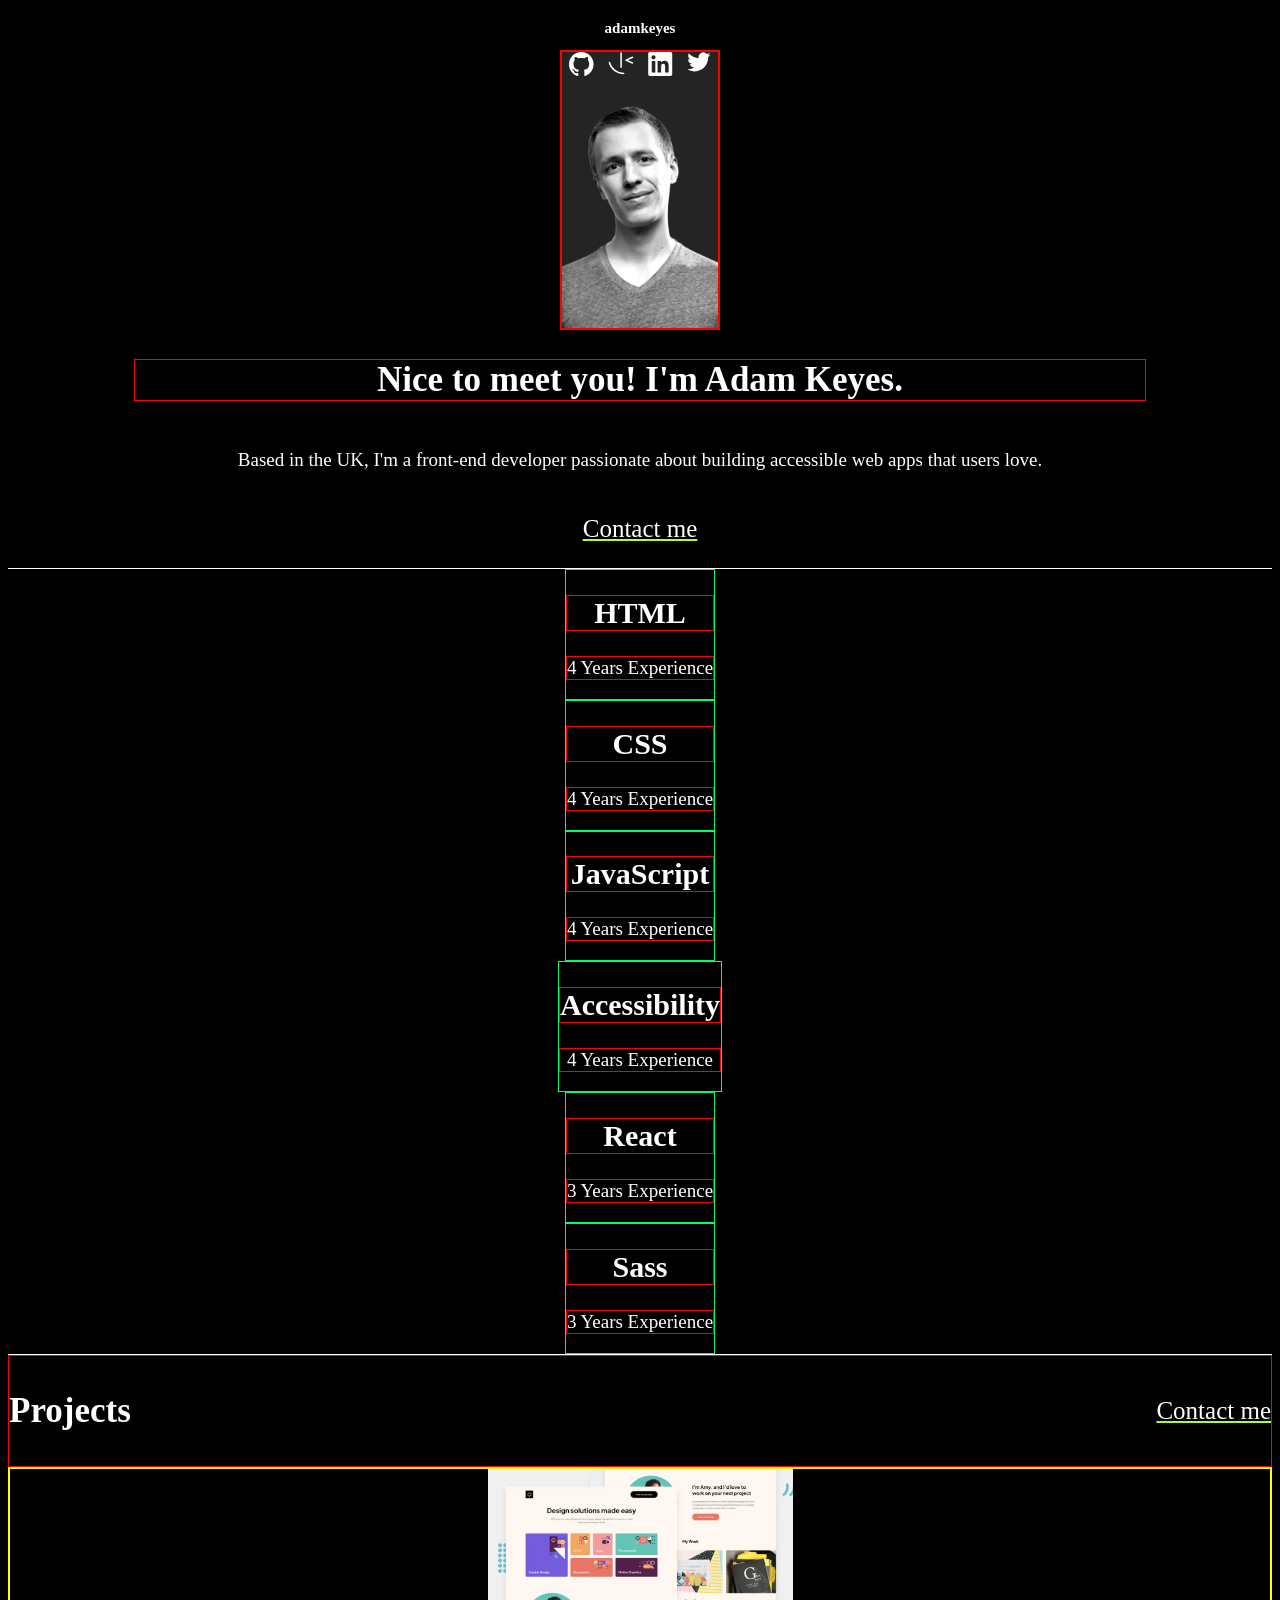
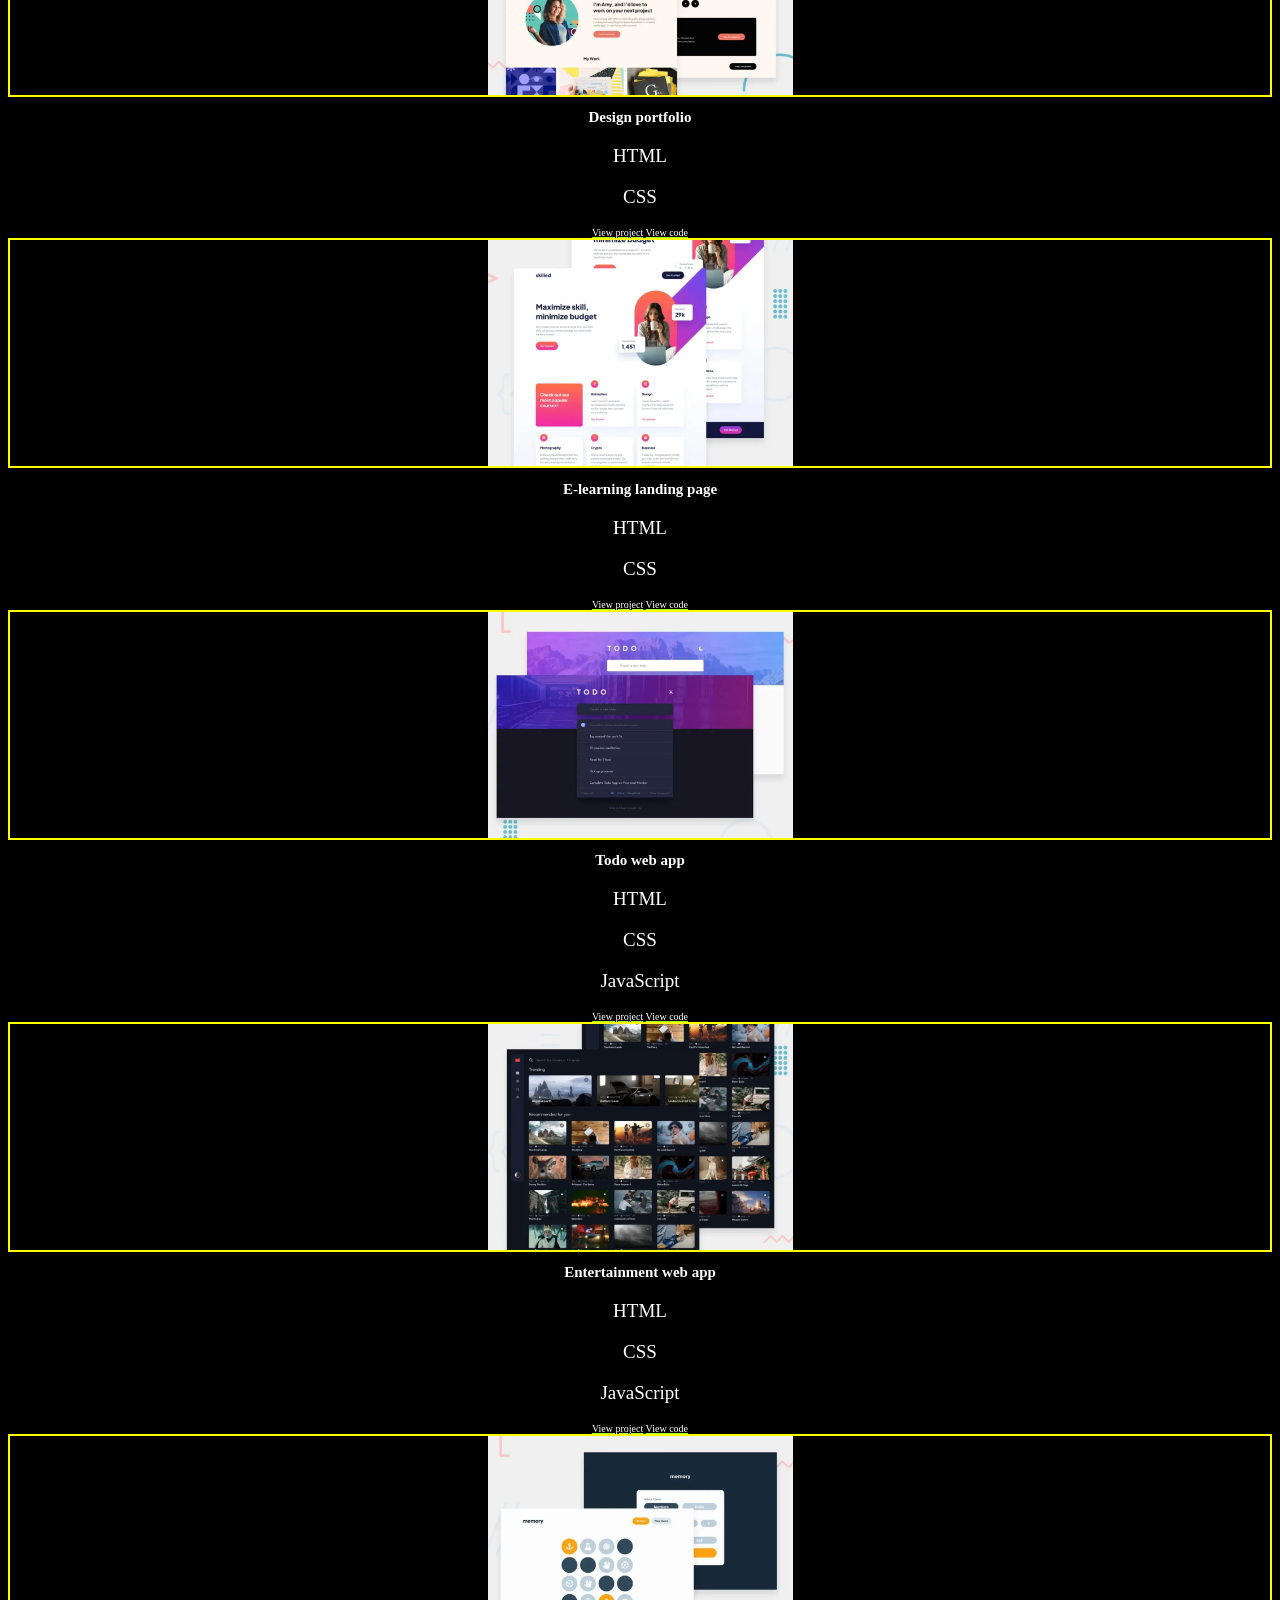
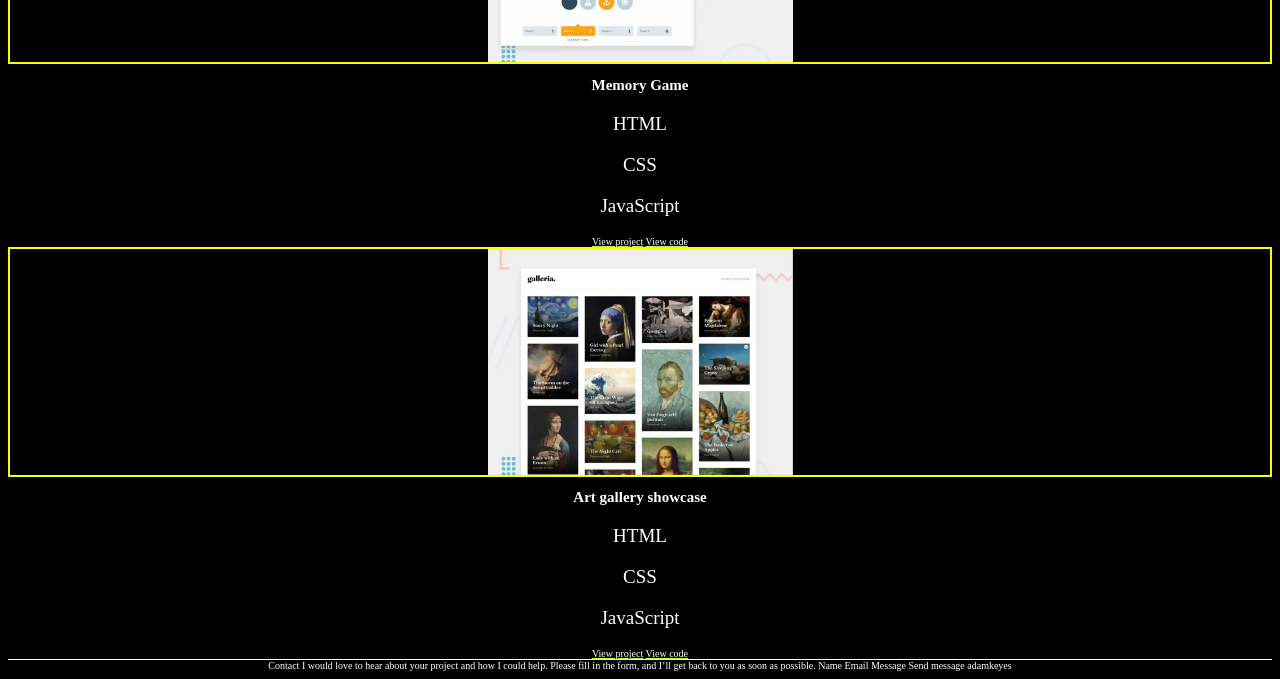
==== starter-code/index.html @ 0e7584fd "1º commit" ====
<!DOCTYPE html>
<html lang="en">
  <head>
    <meta charset="UTF-8" />
    <meta name="viewport" content="width=device-width, initial-scale=1.0" />
    <link rel="stylesheet" href="normalize.css">
    <link rel="stylesheet" href="./styles.css" />
    <link
      rel="icon"
      type="image/png"
      sizes="32x32"
      href="./assets/images/favicon-32x32.png"
    />

    <title>Frontend Mentor | Single-page developer portfolio</title>
  </head>
  <body>
    <section class="hero">
      <h2>adamkeyes</h2>

      <div class="iconos-foto">
        <div><img src="./assets/images/icon-github.svg" alt="" /></div>
        <div><img src="./assets/images/icon-frontend-mentor.svg" alt="" /></div>
        <div><img src="./assets/images/icon-linkedin.svg" alt="" /></div>
        <div><img src="./assets/images/icon-twitter.svg" alt="" /></div>
      </div>


      <h1>Nice to meet you! I'm Adam Keyes.</h1>

      <p class="descripcion">
        Based in the UK, I'm a front-end developer passionate about building
        accessible web apps that users love.
      </p>
      <p class="contactame">Contact me</p>
    </section>

    <section class="skills">
      <div class="skill">
        <h2>HTML</h2>
        <p>4 Years Experience</p>
      </div>
      <div class="skill">
        <h2>CSS</h2>

        <p>4 Years Experience</p>
      </div>
      <div class="skill">
        <h2>JavaScript</h2>
        <p>4 Years Experience</p>
      </div>
      <div class="skill">
        <h2>Accessibility</h2>
        <p>4 Years Experience</p>
      </div>
      <div class="skill">
        <h2>React</h2>
        <p>3 Years Experience</p>
      </div>
      <div class="skill">
        <h2>Sass</h2>
        <p>3 Years Experience</p>
      </div>
    </section>

    <section class="proyectos">
      <div class="proyectos-cabeza">
        <h3>Projects</h3>
        <p class="contactame">Contact me</p>
      </div>

      <div class="proyecto">
        <div class="imagen imagen1"></div>

        <h2>Design portfolio</h2>

        <div class="pareja-skills">
          <p>HTML</p>
          <p>CSS</p>
        </div>

        <div class="verProCod">
          <a href="">View project</a>
          <a href="">View code</a>
        </div>
      </div>
      <div class="proyecto">
        <div class="imagen imagen2"></div>

        <h2>E-learning landing page</h2>

        <div class="pareja-skills">
          <p>HTML</p>
          <p>CSS</p>
        </div>

        <div class="verProCod">
          <a href="">View project</a>
          <a href="">View code</a>
        </div>
      </div>
      <div class="proyecto">
        <div class="imagen imagen3"></div>

        <h2>Todo web app</h2>

        <div class="pareja-skills">
          <p>HTML</p>
          <p>CSS</p>
          <p>JavaScript</p>
        </div>

        <div class="verProCod">
          <a href="">View project</a>
          <a href="">View code</a>
        </div>
      </div>
      <div class="proyecto">
        <div class="imagen imagen4"></div>

        <h2>Entertainment web app</h2>

        <div class="pareja-skills">
          <p>HTML</p>
          <p>CSS</p>
          <p>JavaScript</p>
        </div>

        <div class="verProCod">
          <a href="">View project</a>
          <a href="">View code</a>
        </div>
      </div>
      <div class="proyecto">
        <div class="imagen imagen5"></div>

        <h2>Memory Game</h2>

        <div class="pareja-skills">
          <p>HTML</p>
          <p>CSS</p>
          <p>JavaScript</p>
        </div>

        <div class="verProCod">
          <a href="">View project</a>
          <a href="">View code</a>
        </div>
      </div>
      <div class="proyecto">
        <div class="imagen imagen6"></div>

        <h2>Art gallery showcase</h2>

        <div class="pareja-skills">
          <p>HTML</p>
          <p>CSS</p>
          <p>JavaScript</p>
        </div>

        <div class="verProCod">
          <a href="">View project</a>
          <a href="">View code</a>
        </div>
      </div>
    </section>

    <section class="footer">
      Contact I would love to hear about your project and how I could help.
      Please fill in the form, and I’ll get back to you as soon as possible.
      Name Email Message Send message adamkeyes
    </section>
  </body>
</html>
---- starter-code/styles.css ----
body{
    background-color: black;
    color: white;
    text-align: center;
}

a{
    color: white;
    text-decoration-color: greenyellow;
}

/* h2{
    font-size: 2rem;
} */

p{
    font-size: 1.9rem;
}

.hero{
    display: flex;
    flex-direction: column;
    align-items: center;
}

h1{
    font-size: 3.5rem;
    width: 80%;
    text-align: center;
    border: solid red 1px;
}

.iconos-foto{
    display: flex;
    /* flex-direction: column; */
    justify-content: space-around;
    /* justify-content: start; */
    background-image: url("./assets/images/image-profile-desktop.webp");
    background-position: center;
    background-size: cover;
    background-repeat: no-repeat;
    height: 28rem;
    width: 16rem;
    border: solid red 2px;
}


.iconos-foto div img{
    /* width: 4rem; */
}

.contactame{
    text-decoration: underline;
    text-decoration-color: greenyellow;
    font-size: 2.5rem;
}

.proyectos{
    border-top: white 1px solid;
    border-bottom: white 1px solid;
}

.skills{
    display: flex;
    flex-direction: column;
    align-items: center;
    border-top: white 1px solid;
    /* border-bottom: white 1px solid; */

    /* margin: ; */
}

.skill{
    display: flex;
    flex-direction: column;
    justify-content: center;
    border: solid rgb(0, 255, 98) 1px;
}

.skill h2{
    font-size: 3rem;
    border: solid red 1px;
}

.skill p{
    margin-top: 0rem;
    border: solid red 1px;
}

.proyectos-cabeza{
    display: flex;
    justify-content: space-between;
    align-items: center;
    border: solid red 1px;
}

.proyectos-cabeza h3{
    font-size: 3.5rem;
}

.imagen{
    border: solid yellow 2px;
    height: 23rem;
    background-position: center;
    background-size: contain;
    background-repeat: no-repeat;
    /* text-align: left; */
}

.imagen1{
    background-image: url("./assets/images/thumbnail-project-1-large.webp");
}
.imagen2{
    background-image: url("./assets/images/thumbnail-project-2-large.webp");
}
.imagen3{
    background-image: url("./assets/images/thumbnail-project-3-large.webp");
}
.imagen4{
    background-image: url("./assets/images/thumbnail-project-4-large.webp");
}
.imagen5{
    background-image: url("./assets/images/thumbnail-project-5-large.webp");
}
.imagen6{
    background-image: url("./assets/images/thumbnail-project-6-large.webp");
}
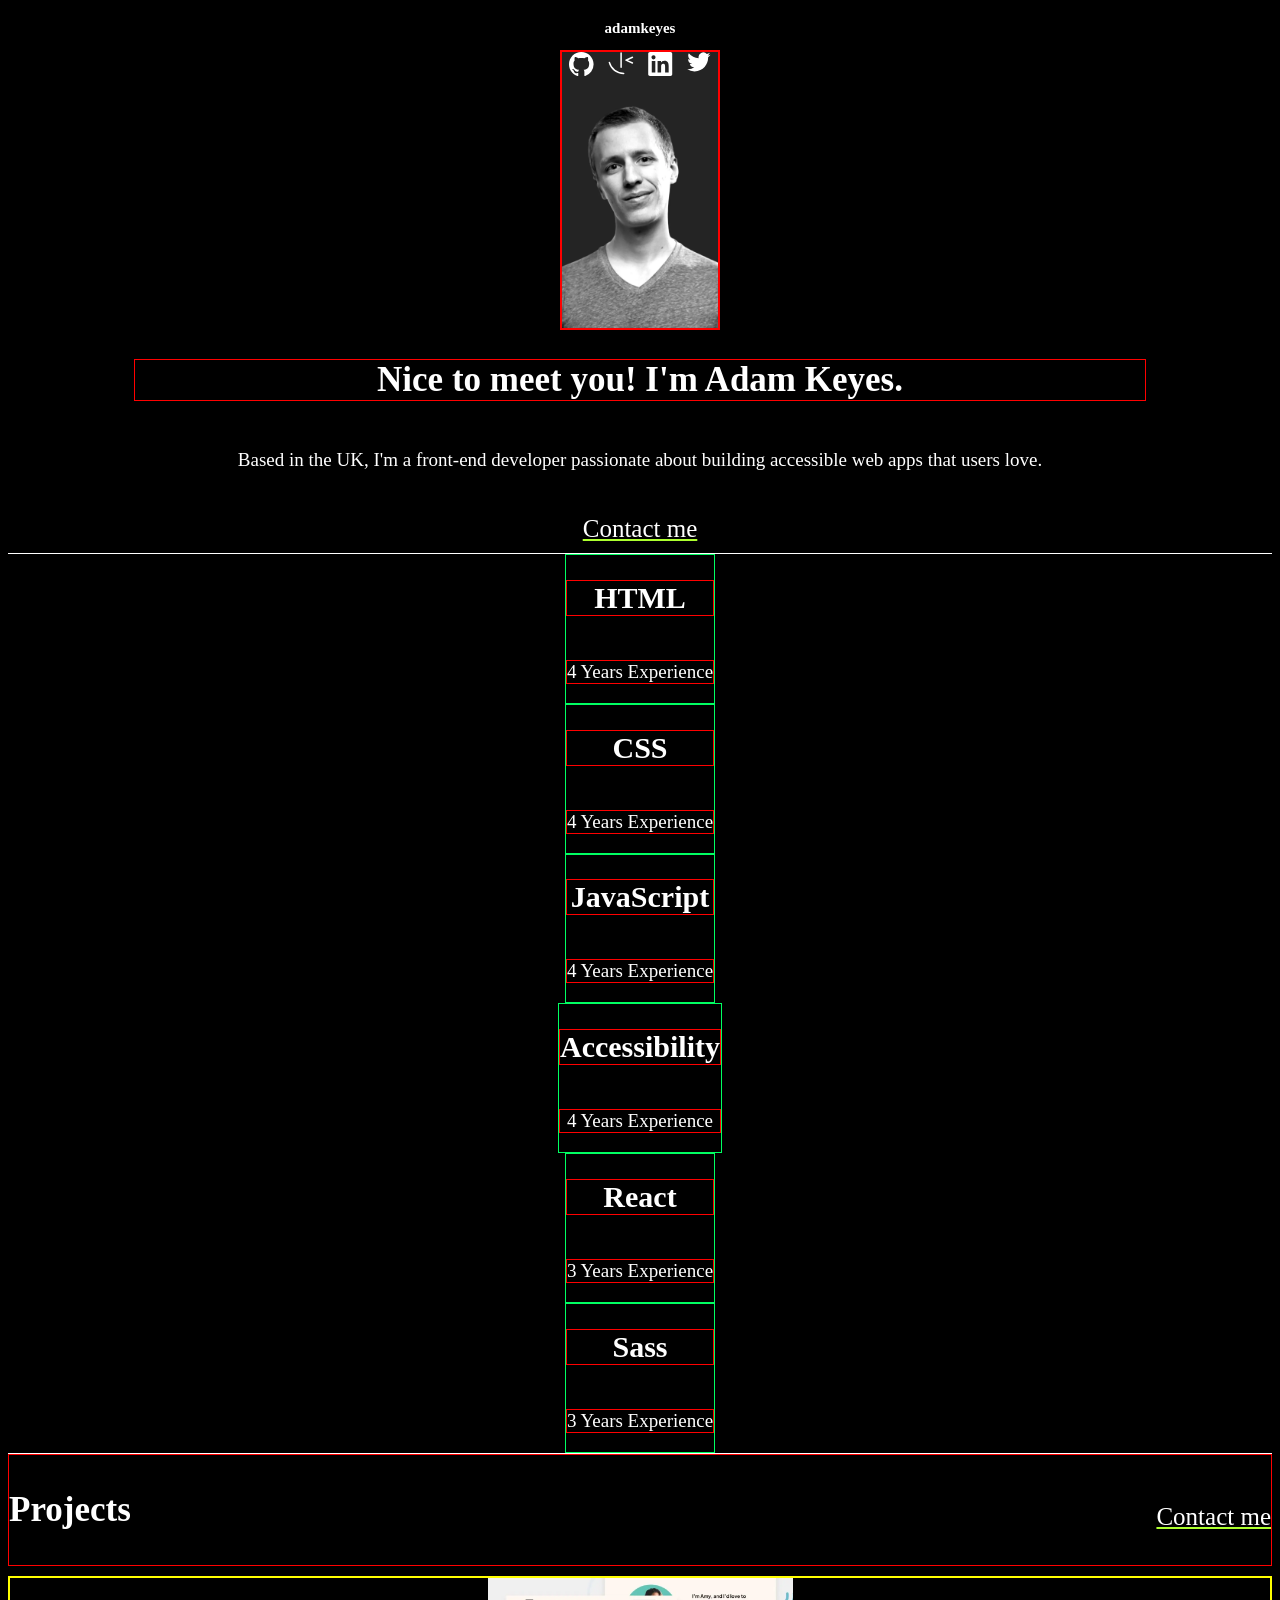
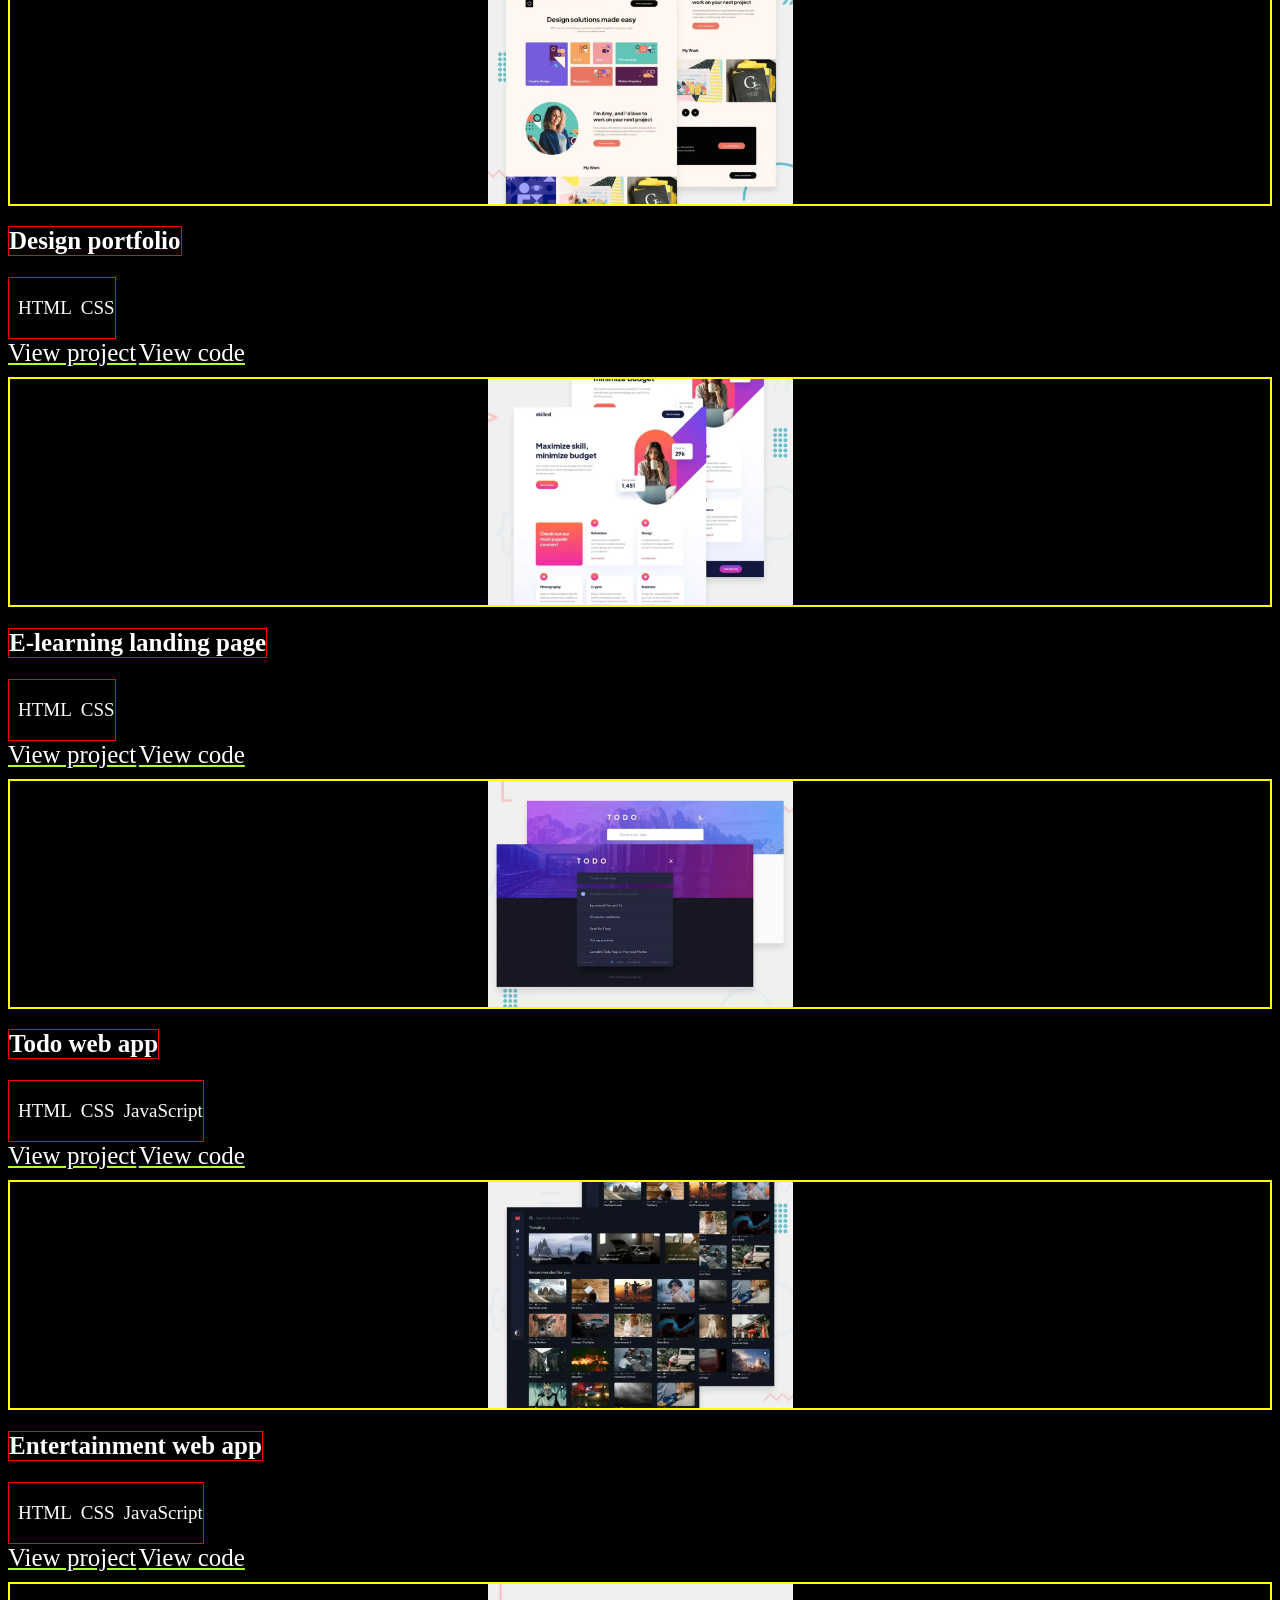
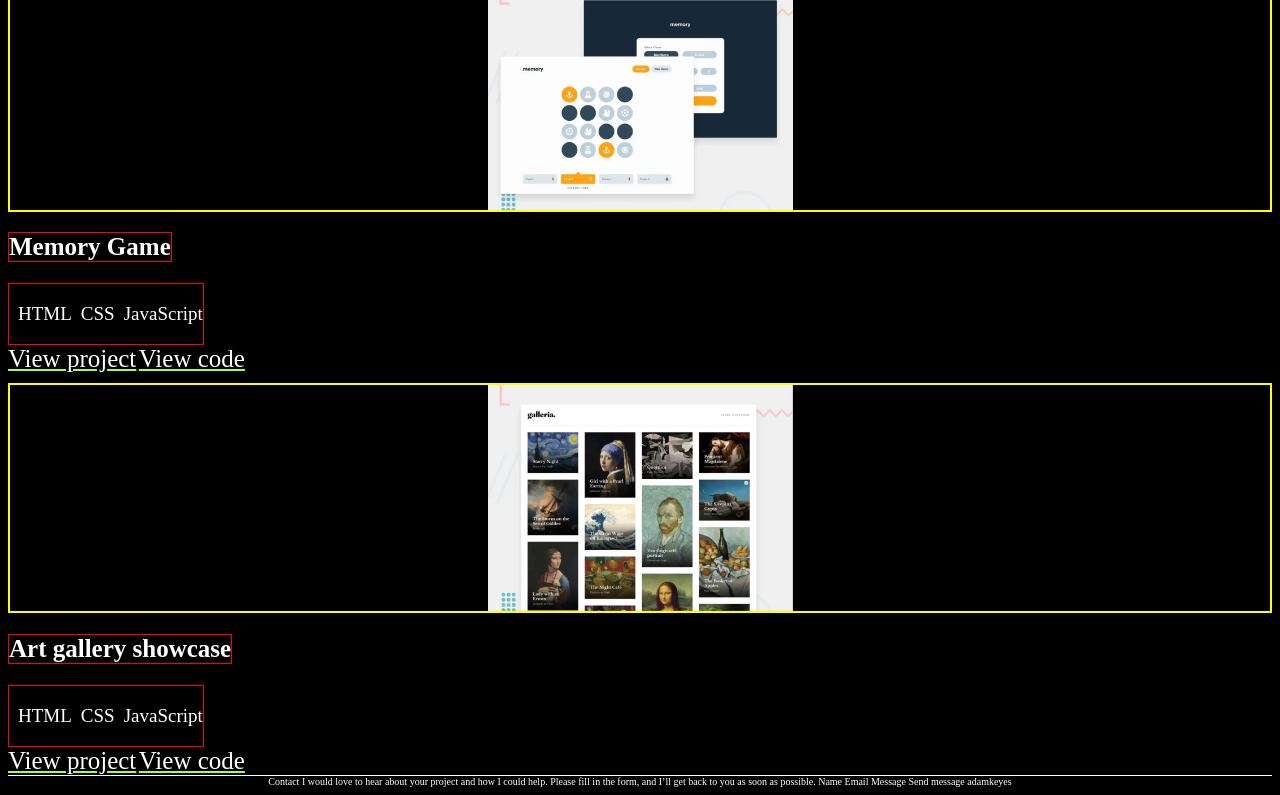
==== commit 0ee9489b: "commit" ====
--- a/starter-code/index.html
+++ b/starter-code/index.html
@@ -80,8 +80,8 @@
         </div>
 
         <div class="verProCod">
-          <a href="">View project</a>
-          <a href="">View code</a>
+          <a href="" class="contactame">View project</a>
+          <a href="" class="contactame">View code</a>
         </div>
       </div>
       <div class="proyecto">
@@ -95,8 +95,8 @@
         </div>
 
         <div class="verProCod">
-          <a href="">View project</a>
-          <a href="">View code</a>
+          <a href="" class="contactame">View project</a>
+          <a href="" class="contactame">View code</a>
         </div>
       </div>
       <div class="proyecto">
@@ -111,8 +111,8 @@
         </div>
 
         <div class="verProCod">
-          <a href="">View project</a>
-          <a href="">View code</a>
+          <a href="" class="contactame">View project</a>
+          <a href="" class="contactame">View code</a>
         </div>
       </div>
       <div class="proyecto">
@@ -127,8 +127,8 @@
         </div>
 
         <div class="verProCod">
-          <a href="">View project</a>
-          <a href="">View code</a>
+          <a href="" class="contactame">View project</a>
+          <a href="" class="contactame">View code</a>
         </div>
       </div>
       <div class="proyecto">
@@ -143,8 +143,8 @@
         </div>
 
         <div class="verProCod">
-          <a href="">View project</a>
-          <a href="">View code</a>
+          <a href="" class="contactame">View project</a>
+          <a href="" class="contactame">View code</a>
         </div>
       </div>
       <div class="proyecto">
@@ -159,8 +159,8 @@
         </div>
 
         <div class="verProCod">
-          <a href="">View project</a>
-          <a href="">View code</a>
+          <a href="" class="contactame">View project</a>
+          <a href="" class="contactame">View code</a>
         </div>
       </div>
     </section>
--- a/starter-code/styles.css
+++ b/starter-code/styles.css
@@ -53,6 +53,10 @@
     text-decoration: underline;
     text-decoration-color: greenyellow;
     font-size: 2.5rem;
+    margin-bottom: 1rem;
+}
+.contactame a{
+    
 }
 
 .proyectos{
@@ -66,8 +70,6 @@
     align-items: center;
     border-top: white 1px solid;
     /* border-bottom: white 1px solid; */
-
-    /* margin: ; */
 }
 
 .skill{
@@ -83,8 +85,12 @@
 }
 
 .skill p{
-    margin-top: 0rem;
+    /* margin-top: 0rem; */
     border: solid red 1px;
+}
+
+.proyecto{
+    margin-top: 1rem;
 }
 
 .proyectos-cabeza{
@@ -98,9 +104,32 @@
     font-size: 3.5rem;
 }
 
+.proyecto{
+    display: flex;
+    flex-direction: column;
+    align-items: start;
+}
+
+.proyectos h2{
+    font-size: 2.5rem;
+    /* text-align: left; */
+    border: solid 1px red;
+}
+
+.pareja-skills{
+    display: flex;
+    justify-content: space-around;
+    border: solid 1px red;
+}
+
+.pareja-skills p{
+    margin-left: 0.9rem;
+}
+
 .imagen{
     border: solid yellow 2px;
     height: 23rem;
+    width: 100%;
     background-position: center;
     background-size: contain;
     background-repeat: no-repeat;
@@ -126,3 +155,5 @@
     background-image: url("./assets/images/thumbnail-project-6-large.webp");
 }
 
+@media ()
+
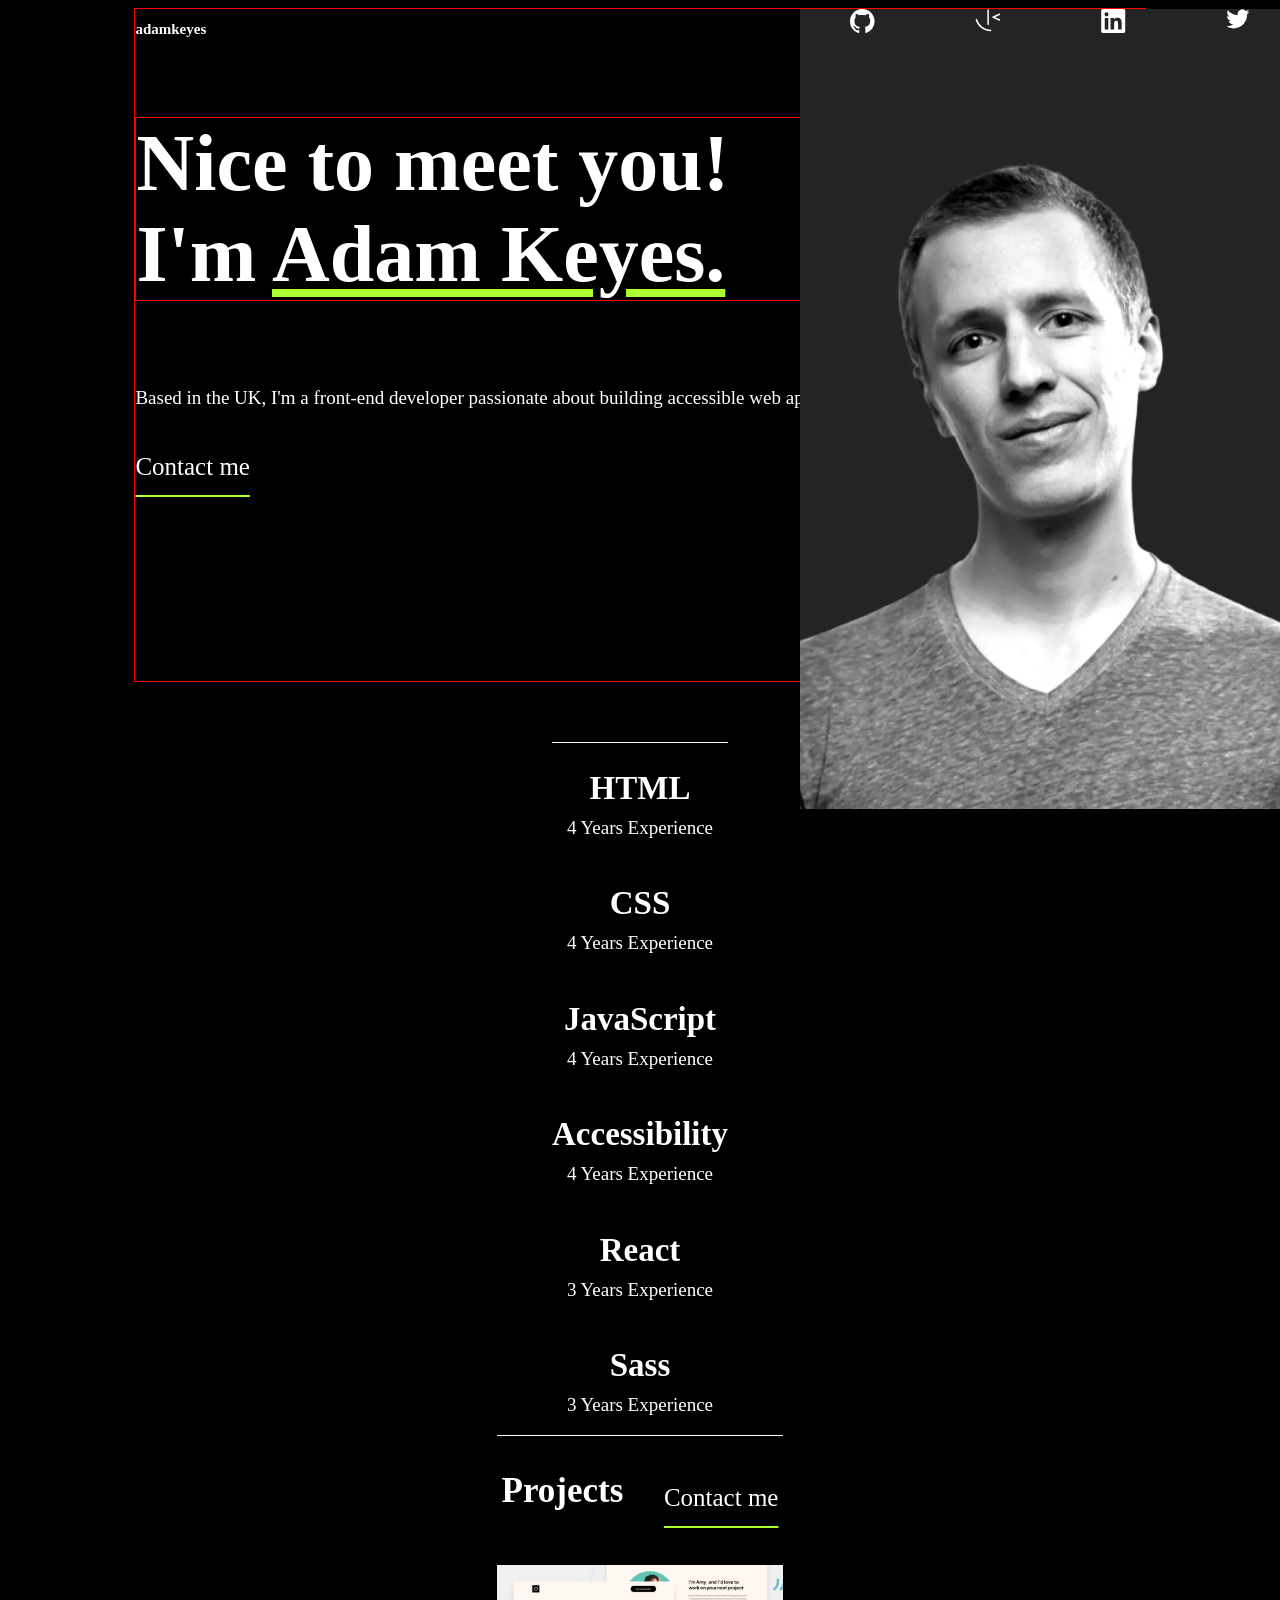
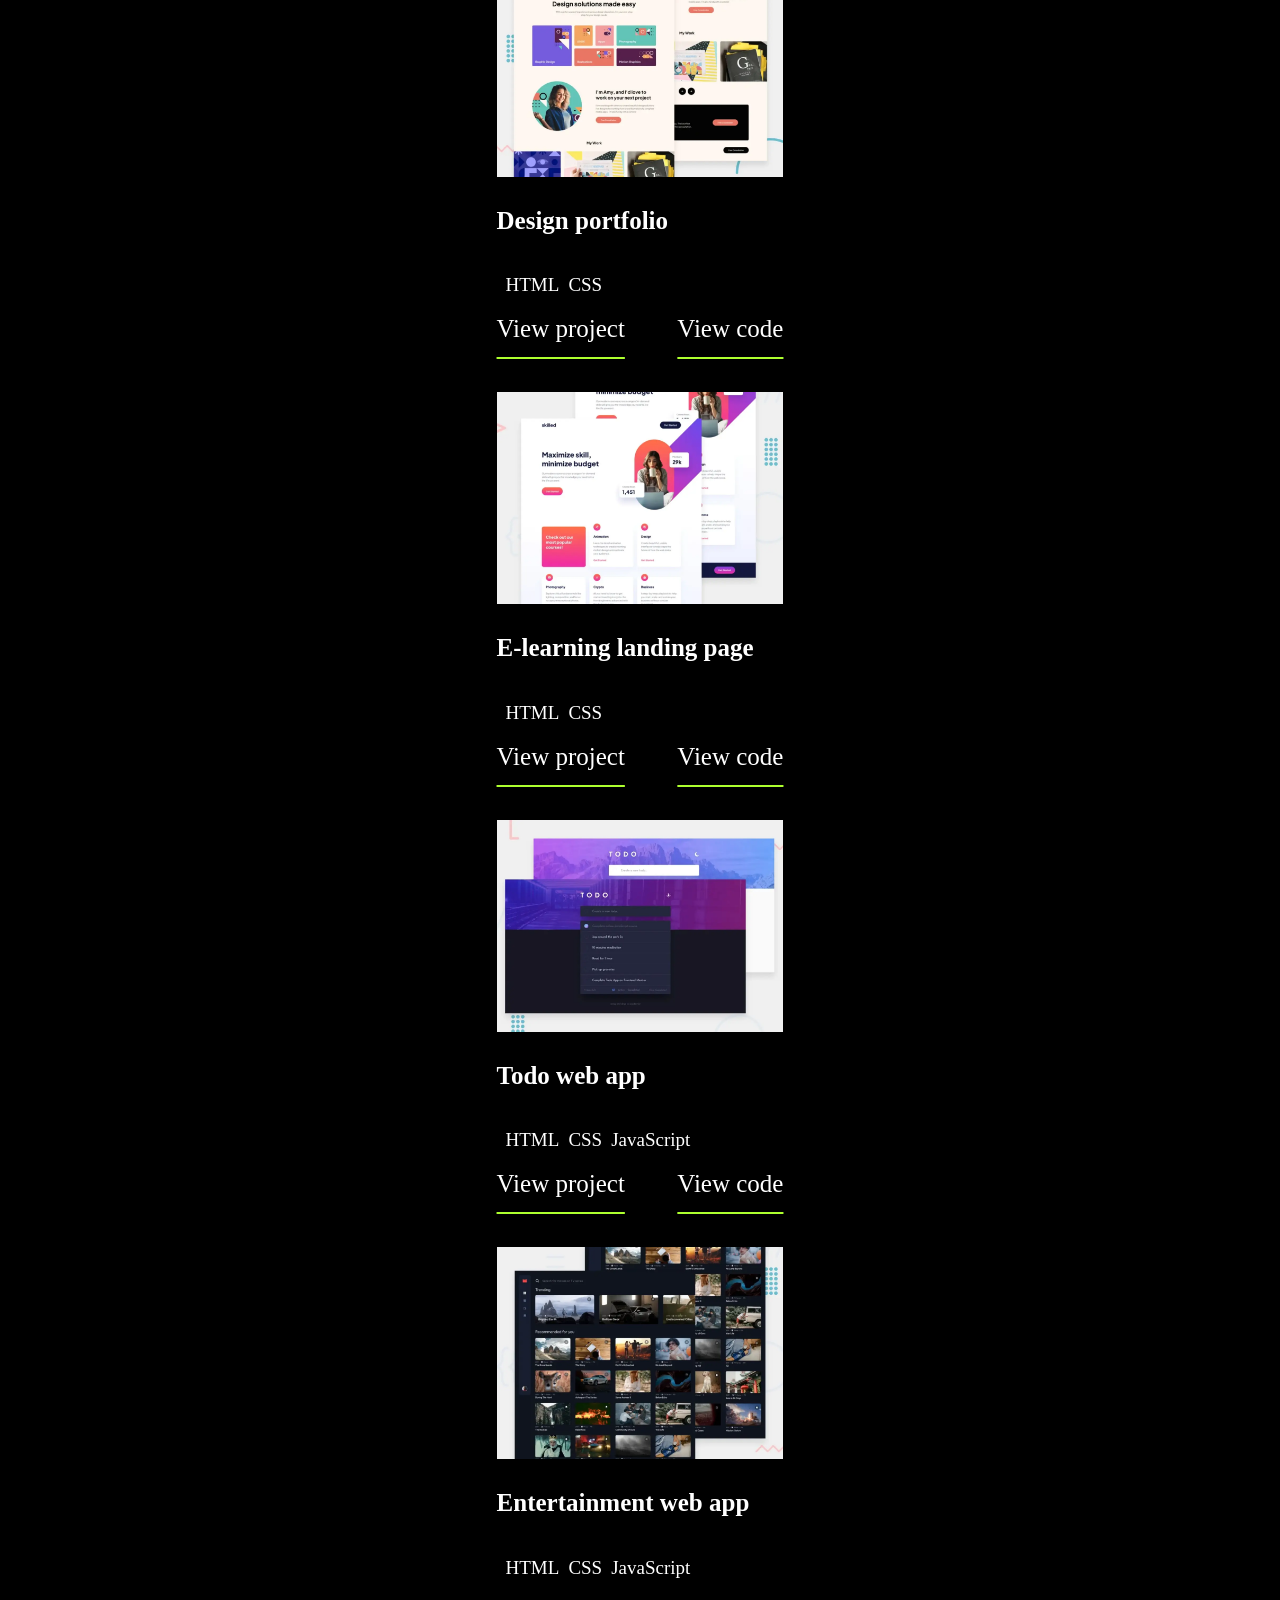
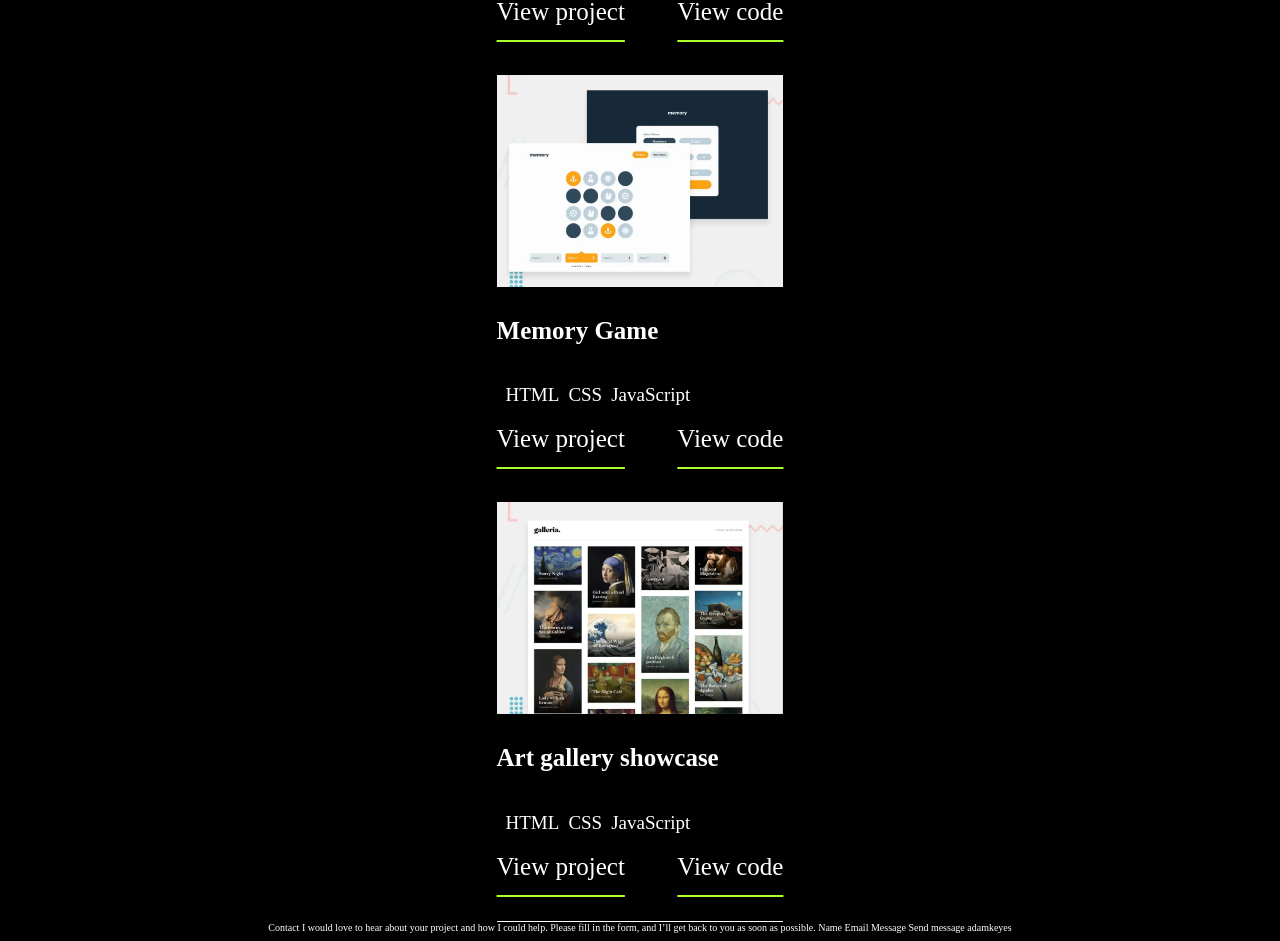
==== commit 6959c0ae: "contactame-top" ====
--- a/starter-code/index.html
+++ b/starter-code/index.html
@@ -3,7 +3,7 @@
   <head>
     <meta charset="UTF-8" />
     <meta name="viewport" content="width=device-width, initial-scale=1.0" />
-    <link rel="stylesheet" href="normalize.css">
+    <link rel="stylesheet" href="normalize.css" />
     <link rel="stylesheet" href="./styles.css" />
     <link
       rel="icon"
@@ -25,14 +25,13 @@
         <div><img src="./assets/images/icon-twitter.svg" alt="" /></div>
       </div>
 
-
-      <h1>Nice to meet you! I'm Adam Keyes.</h1>
+      <h1>Nice to meet you! I'm <span> Adam Keyes. </span></h1>
 
       <p class="descripcion">
         Based in the UK, I'm a front-end developer passionate about building
         accessible web apps that users love.
       </p>
-      <p class="contactame">Contact me</p>
+      <p class="contactame contactame-top">Contact me</p>
     </section>
 
     <section class="skills">
@@ -80,7 +79,7 @@
         </div>
 
         <div class="verProCod">
-          <a href="" class="contactame">View project</a>
+          <a href="" class="contactame verpro">View project</a>
           <a href="" class="contactame">View code</a>
         </div>
       </div>
@@ -95,7 +94,7 @@
         </div>
 
         <div class="verProCod">
-          <a href="" class="contactame">View project</a>
+          <a href="" class="contactame verpro">View project</a>
           <a href="" class="contactame">View code</a>
         </div>
       </div>
@@ -111,7 +110,7 @@
         </div>
 
         <div class="verProCod">
-          <a href="" class="contactame">View project</a>
+          <a href="" class="contactame verpro">View project</a>
           <a href="" class="contactame">View code</a>
         </div>
       </div>
@@ -127,7 +126,7 @@
         </div>
 
         <div class="verProCod">
-          <a href="" class="contactame">View project</a>
+          <a href="" class="contactame verpro">View project</a>
           <a href="" class="contactame">View code</a>
         </div>
       </div>
@@ -143,7 +142,7 @@
         </div>
 
         <div class="verProCod">
-          <a href="" class="contactame">View project</a>
+          <a href="" class="contactame verpro">View project</a>
           <a href="" class="contactame">View code</a>
         </div>
       </div>
@@ -159,7 +158,7 @@
         </div>
 
         <div class="verProCod">
-          <a href="" class="contactame">View project</a>
+          <a href="" class="contactame verpro">View project</a>
           <a href="" class="contactame">View code</a>
         </div>
       </div>
--- a/starter-code/styles.css
+++ b/starter-code/styles.css
@@ -21,13 +21,20 @@
     display: flex;
     flex-direction: column;
     align-items: center;
+    margin-bottom: 6rem;
 }
 
 h1{
     font-size: 3.5rem;
     width: 80%;
     text-align: center;
-    border: solid red 1px;
+    /* border: solid red 1px; */
+}
+
+span{
+    text-decoration: underline;
+    text-decoration-color: greenyellow;
+    text-underline-offset: 0.8rem;
 }
 
 .iconos-foto{
@@ -41,7 +48,7 @@
     background-repeat: no-repeat;
     height: 28rem;
     width: 16rem;
-    border: solid red 2px;
+    /* border: solid red 2px; */
 }
 
 
@@ -52,6 +59,7 @@
 .contactame{
     text-decoration: underline;
     text-decoration-color: greenyellow;
+    text-underline-offset: 2rem;
     font-size: 2.5rem;
     margin-bottom: 1rem;
 }
@@ -73,31 +81,42 @@
 }
 
 .skill{
-    display: flex;
+    /* display: flex; */
+    margin: 0;
     flex-direction: column;
     justify-content: center;
-    border: solid rgb(0, 255, 98) 1px;
+    /* border: solid rgb(0, 255, 98) 1px; */
+}
+
+.skills .skill h2{
+    margin-bottom: 0rem;
+}
+.skills .skill p{
+    margin-top: 1rem;
 }
 
 .skill h2{
-    font-size: 3rem;
-    border: solid red 1px;
+    font-size: 3.3rem;
+    /* border: solid red 1px; */
 }
 
 .skill p{
     /* margin-top: 0rem; */
-    border: solid red 1px;
+    /* border: solid red 1px; */
 }
 
 .proyecto{
     margin-top: 1rem;
+    margin-bottom: 4rem;
 }
 
 .proyectos-cabeza{
     display: flex;
     justify-content: space-between;
+    margin: 0rem 0.5rem;
     align-items: center;
-    border: solid red 1px;
+    
+    /* border: solid red 1px; */
 }
 
 .proyectos-cabeza h3{
@@ -113,26 +132,30 @@
 .proyectos h2{
     font-size: 2.5rem;
     /* text-align: left; */
-    border: solid 1px red;
+    /* border: solid 1px red; */
 }
 
 .pareja-skills{
     display: flex;
     justify-content: space-around;
-    border: solid 1px red;
+    /* border: solid 1px red; */
 }
 
 .pareja-skills p{
     margin-left: 0.9rem;
 }
 
+.verpro{
+    margin-right: 5rem;
+}
+
 .imagen{
-    border: solid yellow 2px;
     height: 23rem;
     width: 100%;
     background-position: center;
     background-size: contain;
     background-repeat: no-repeat;
+    /* border: solid yellow 2px; */
     /* text-align: left; */
 }
 
@@ -155,5 +178,36 @@
     background-image: url("./assets/images/thumbnail-project-6-large.webp");
 }
 
-@media ()
-
+@media (min-width: 750px){
+
+    body{
+        display: flex;
+        flex-direction: column;
+        align-items: center;
+    }
+
+    .iconos-foto{
+        /* border: solid 2px red; */
+        height: 80rem;
+        width: 50rem;
+        position: absolute;
+        left: 80rem;
+    }
+    .hero{
+        width: 80%;
+        align-items: start;
+        border: red solid 1px;
+    }
+
+    .hero h1{
+        text-align: left;
+        font-size: 8rem;
+        width: 70rem;
+        border: solid red 1px;
+    }
+
+    .contactame-top{
+        margin-bottom: 20rem;
+    }
+
+}
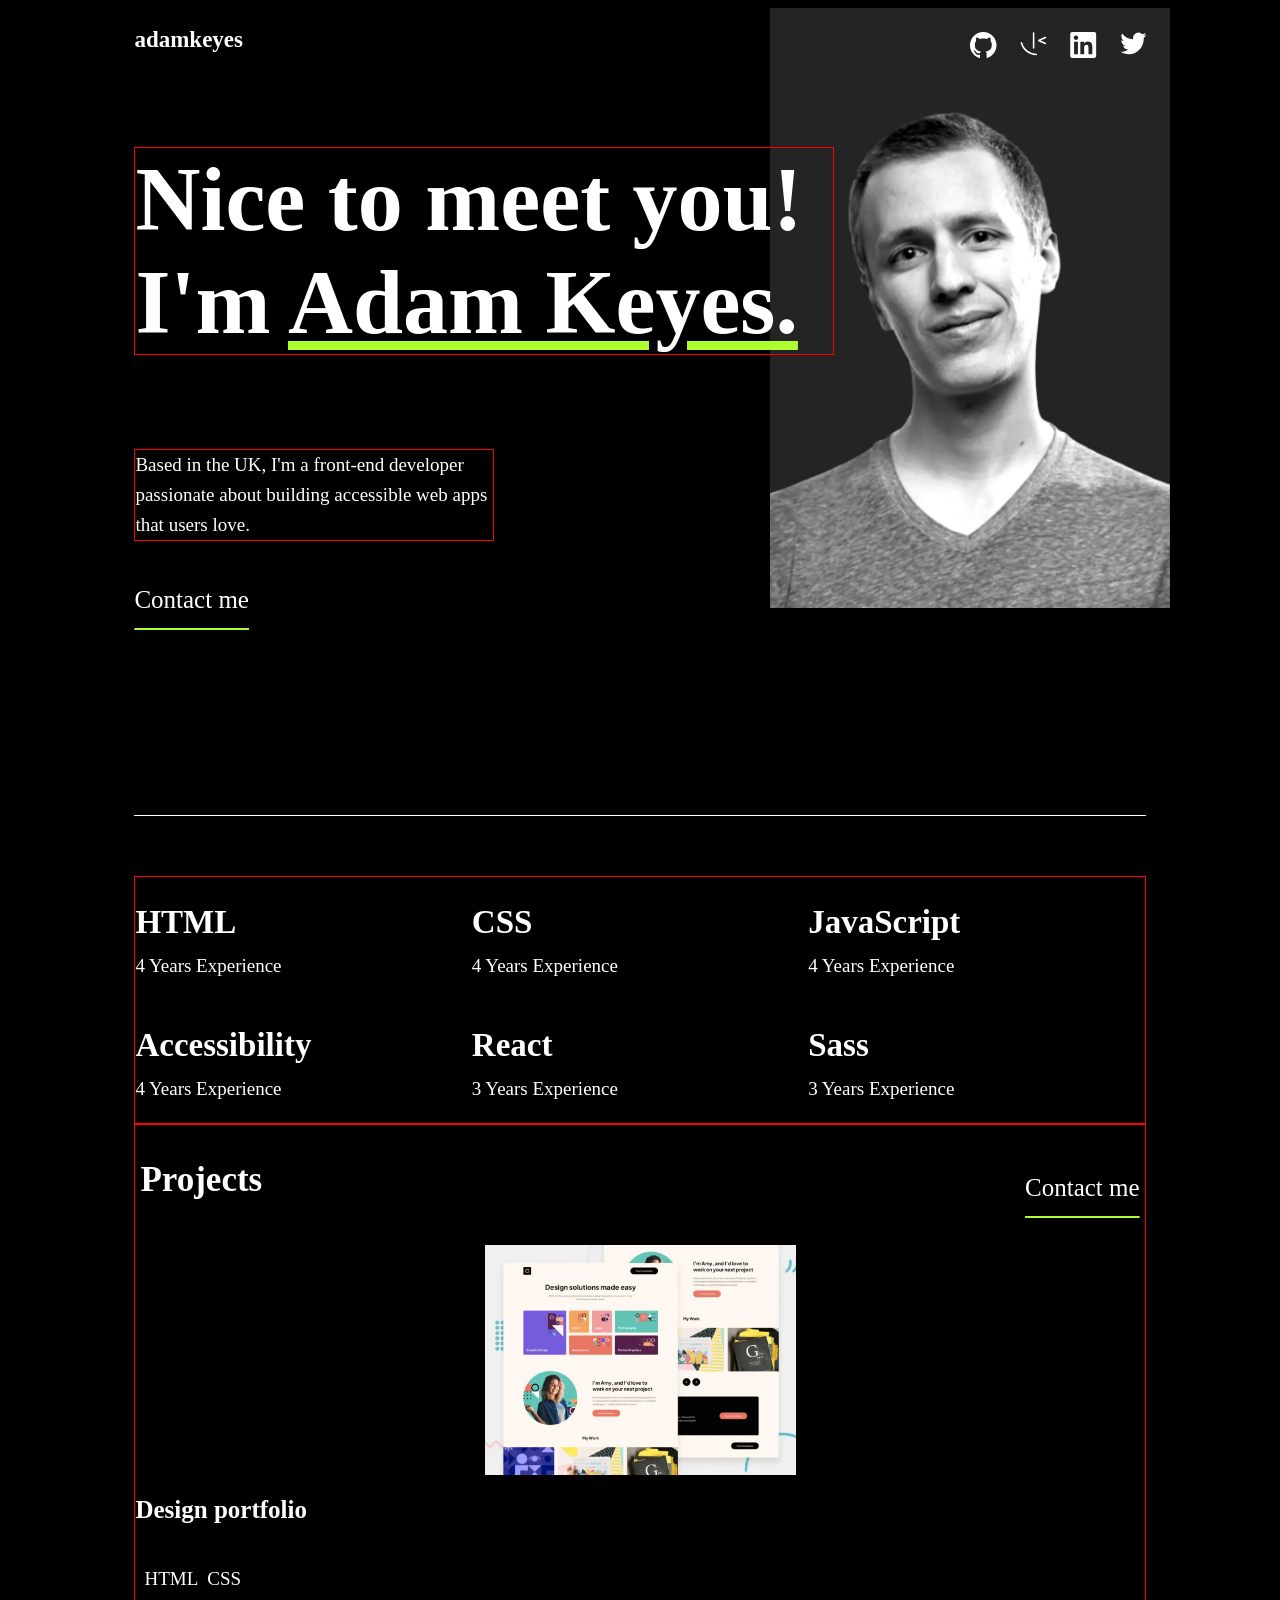
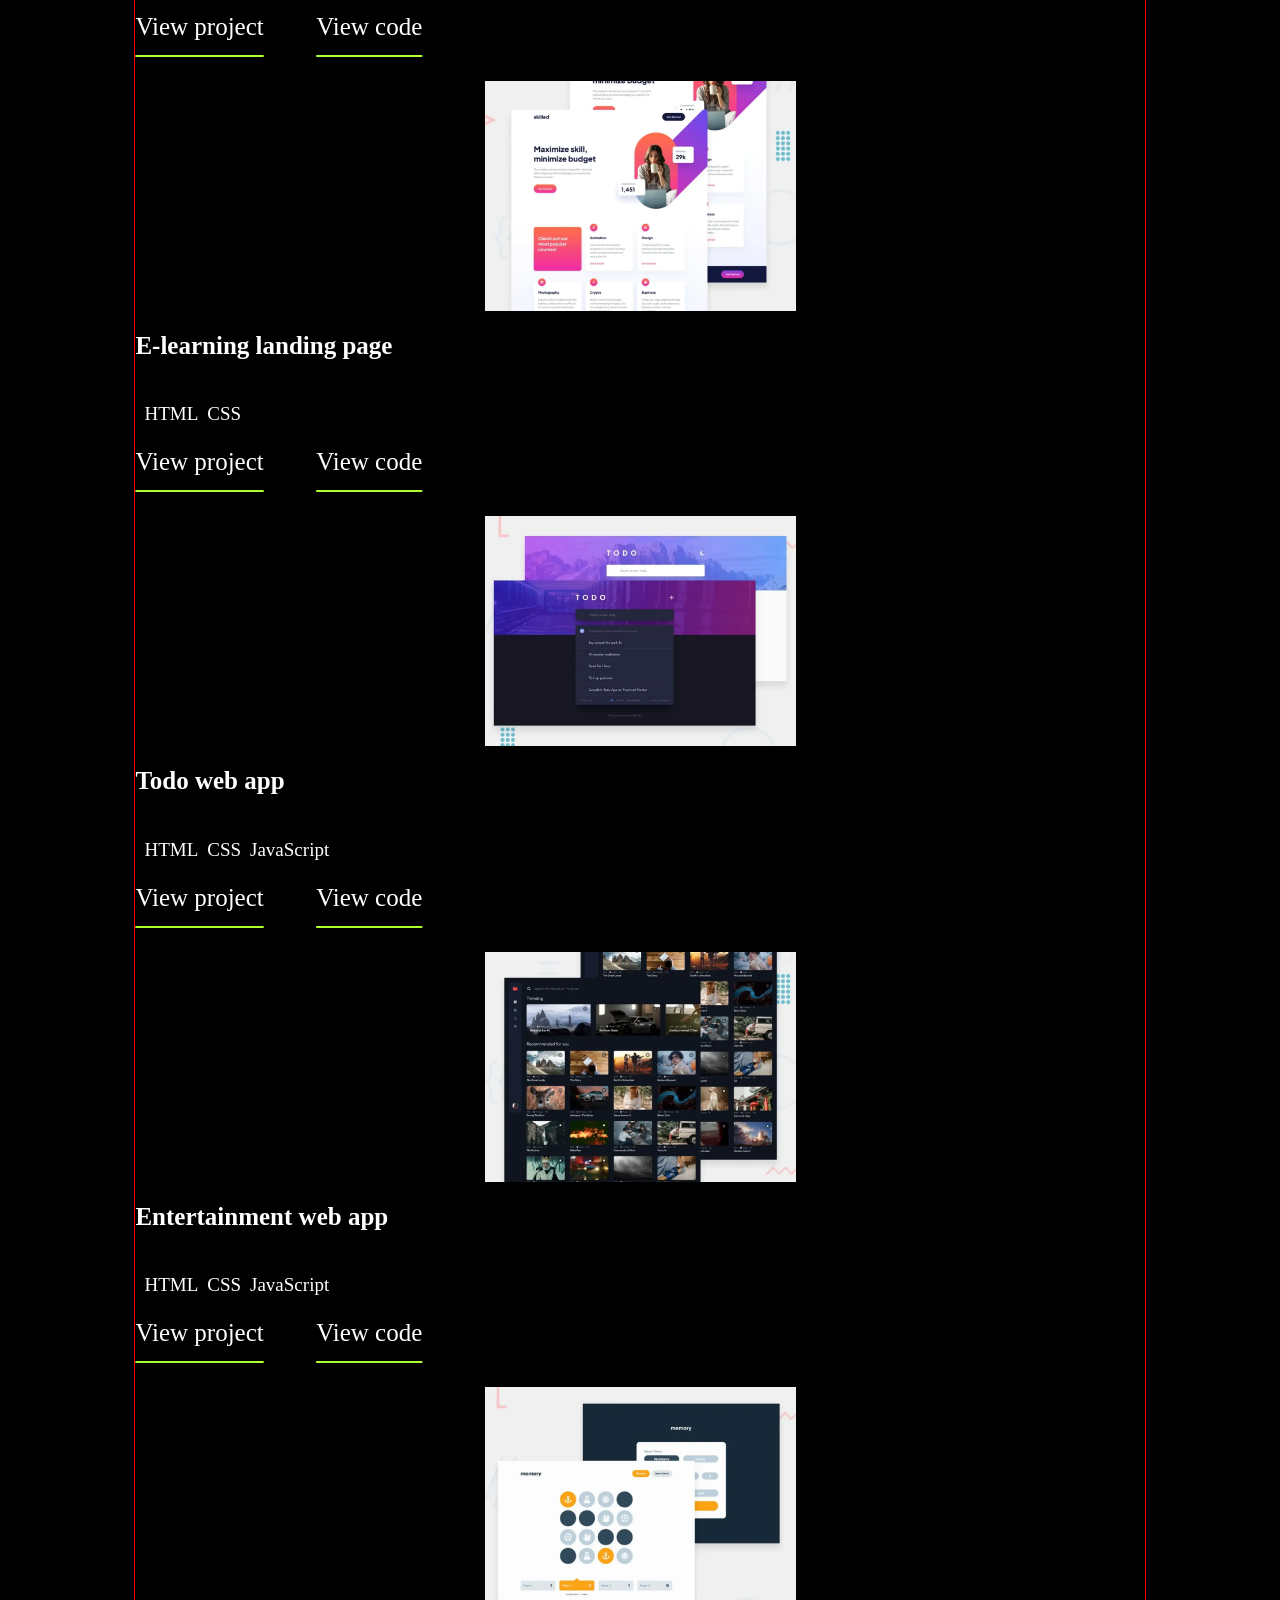
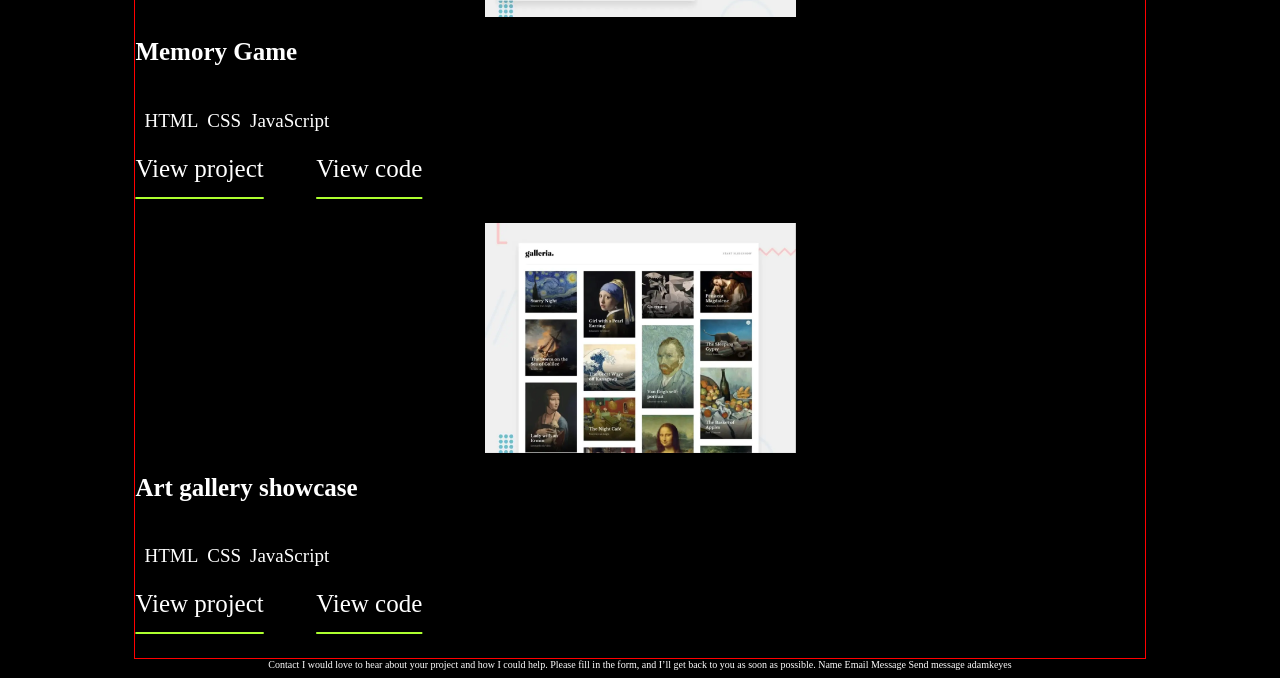
==== commit f14a4fc4: "lnd" ====
--- a/starter-code/index.html
+++ b/starter-code/index.html
@@ -16,13 +16,13 @@
   </head>
   <body>
     <section class="hero">
-      <h2>adamkeyes</h2>
+      <h2 class="name">adamkeyes</h2>
 
       <div class="iconos-foto">
-        <div><img src="./assets/images/icon-github.svg" alt="" /></div>
-        <div><img src="./assets/images/icon-frontend-mentor.svg" alt="" /></div>
-        <div><img src="./assets/images/icon-linkedin.svg" alt="" /></div>
-        <div><img src="./assets/images/icon-twitter.svg" alt="" /></div>
+        <div class="icono"><img src="./assets/images/icon-github.svg" alt="" /></div>
+        <div class="icono"><img src="./assets/images/icon-frontend-mentor.svg" alt="" /></div>
+        <div class="icono"><img src="./assets/images/icon-linkedin.svg" alt="" /></div>
+        <div class="icono"><img src="./assets/images/icon-twitter.svg" alt="" /></div>
       </div>
 
       <h1>Nice to meet you! I'm <span> Adam Keyes. </span></h1>
--- a/starter-code/styles.css
+++ b/starter-code/styles.css
@@ -15,6 +15,7 @@
 
 p{
     font-size: 1.9rem;
+    line-height: 3rem;
 }
 
 .hero{
@@ -22,6 +23,10 @@
     flex-direction: column;
     align-items: center;
     margin-bottom: 6rem;
+}
+
+.name{
+   font-size: 2.3rem; 
 }
 
 h1{
@@ -51,6 +56,11 @@
     /* border: solid red 2px; */
 }
 
+.icono img{
+    margin-top: 0.4rem;
+    width: 2rem;
+}
+
 
 .iconos-foto div img{
     /* width: 4rem; */
@@ -82,9 +92,9 @@
 
 .skill{
     /* display: flex; */
-    margin: 0;
-    flex-direction: column;
-    justify-content: center;
+    /* margin: 0; */
+    /* flex-direction: column; */
+    /* justify-content: center; */
     /* border: solid rgb(0, 255, 98) 1px; */
 }
 
@@ -187,27 +197,66 @@
     }
 
     .iconos-foto{
+        justify-content: end;
         /* border: solid 2px red; */
-        height: 80rem;
-        width: 50rem;
+        height: 60rem;
+        width: 40rem;
         position: absolute;
-        left: 80rem;
-    }
+        left: 77rem;
+        z-index: -1;
+    }
+
+    .icono img{
+        margin-top: 2.4rem;
+        margin-right: 2.3rem;
+        width: 2.7rem;
+    }
+
     .hero{
         width: 80%;
         align-items: start;
-        border: red solid 1px;
+        /* border: red solid 1px; */
+        border-bottom: white 1px solid;
     }
 
     .hero h1{
         text-align: left;
-        font-size: 8rem;
+        font-size: 9rem;
         width: 70rem;
         border: solid red 1px;
     }
 
+    .descripcion{
+        text-align: start;
+        width: 36rem;
+
+        border: red solid 1px;
+    }
+
     .contactame-top{
         margin-bottom: 20rem;
     }
 
+    .skills{
+        display: grid;
+        grid-template-columns: repeat(3, 1fr);
+        width: 80%;
+        border: solid red 1px;
+    }
+
+    .skill{
+        width: 60%;
+        /* display: flex; */
+        /* flex-direction: column; */
+       /* align-items: start; */
+       text-align: left;
+       /* border: solid red 1px; */
+    }
+
+    .proyectos{
+        width: 80%;
+        border-top: none;
+        border: red solid 1px;
+    }
+
 }
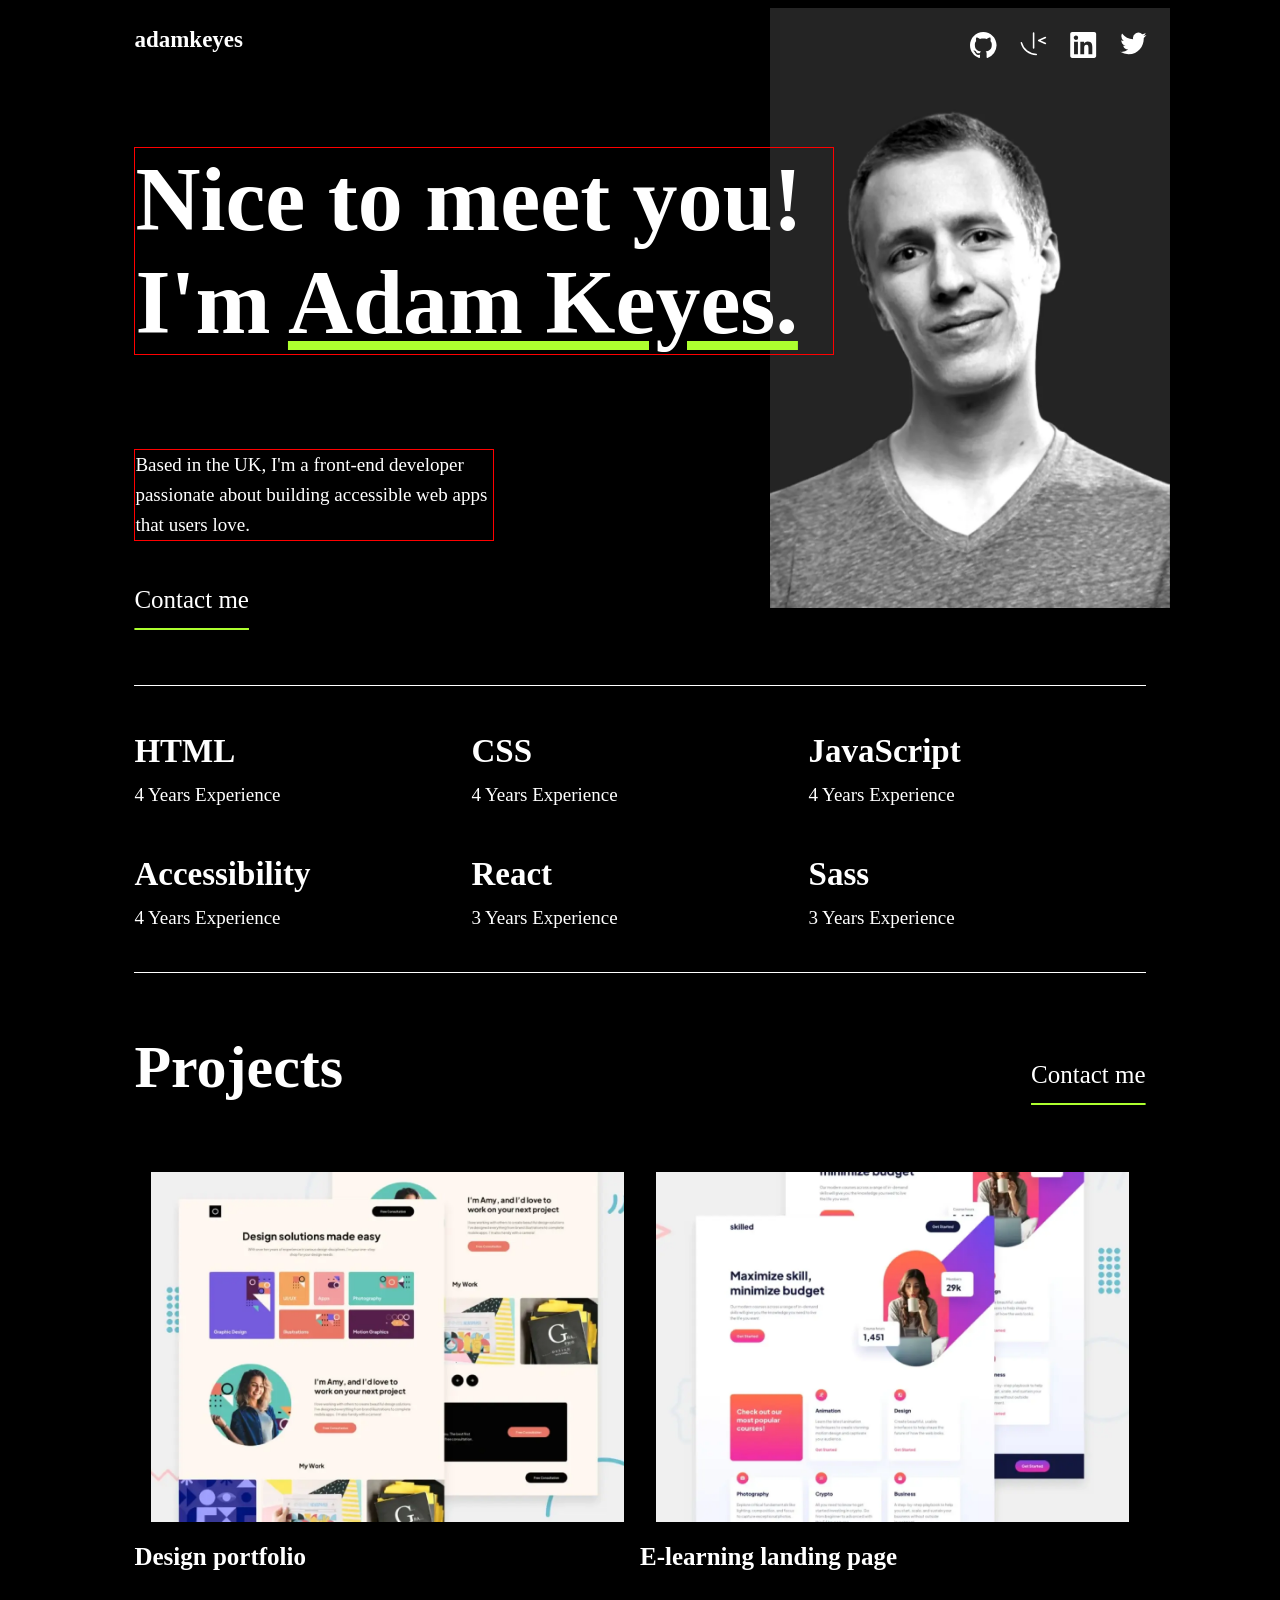
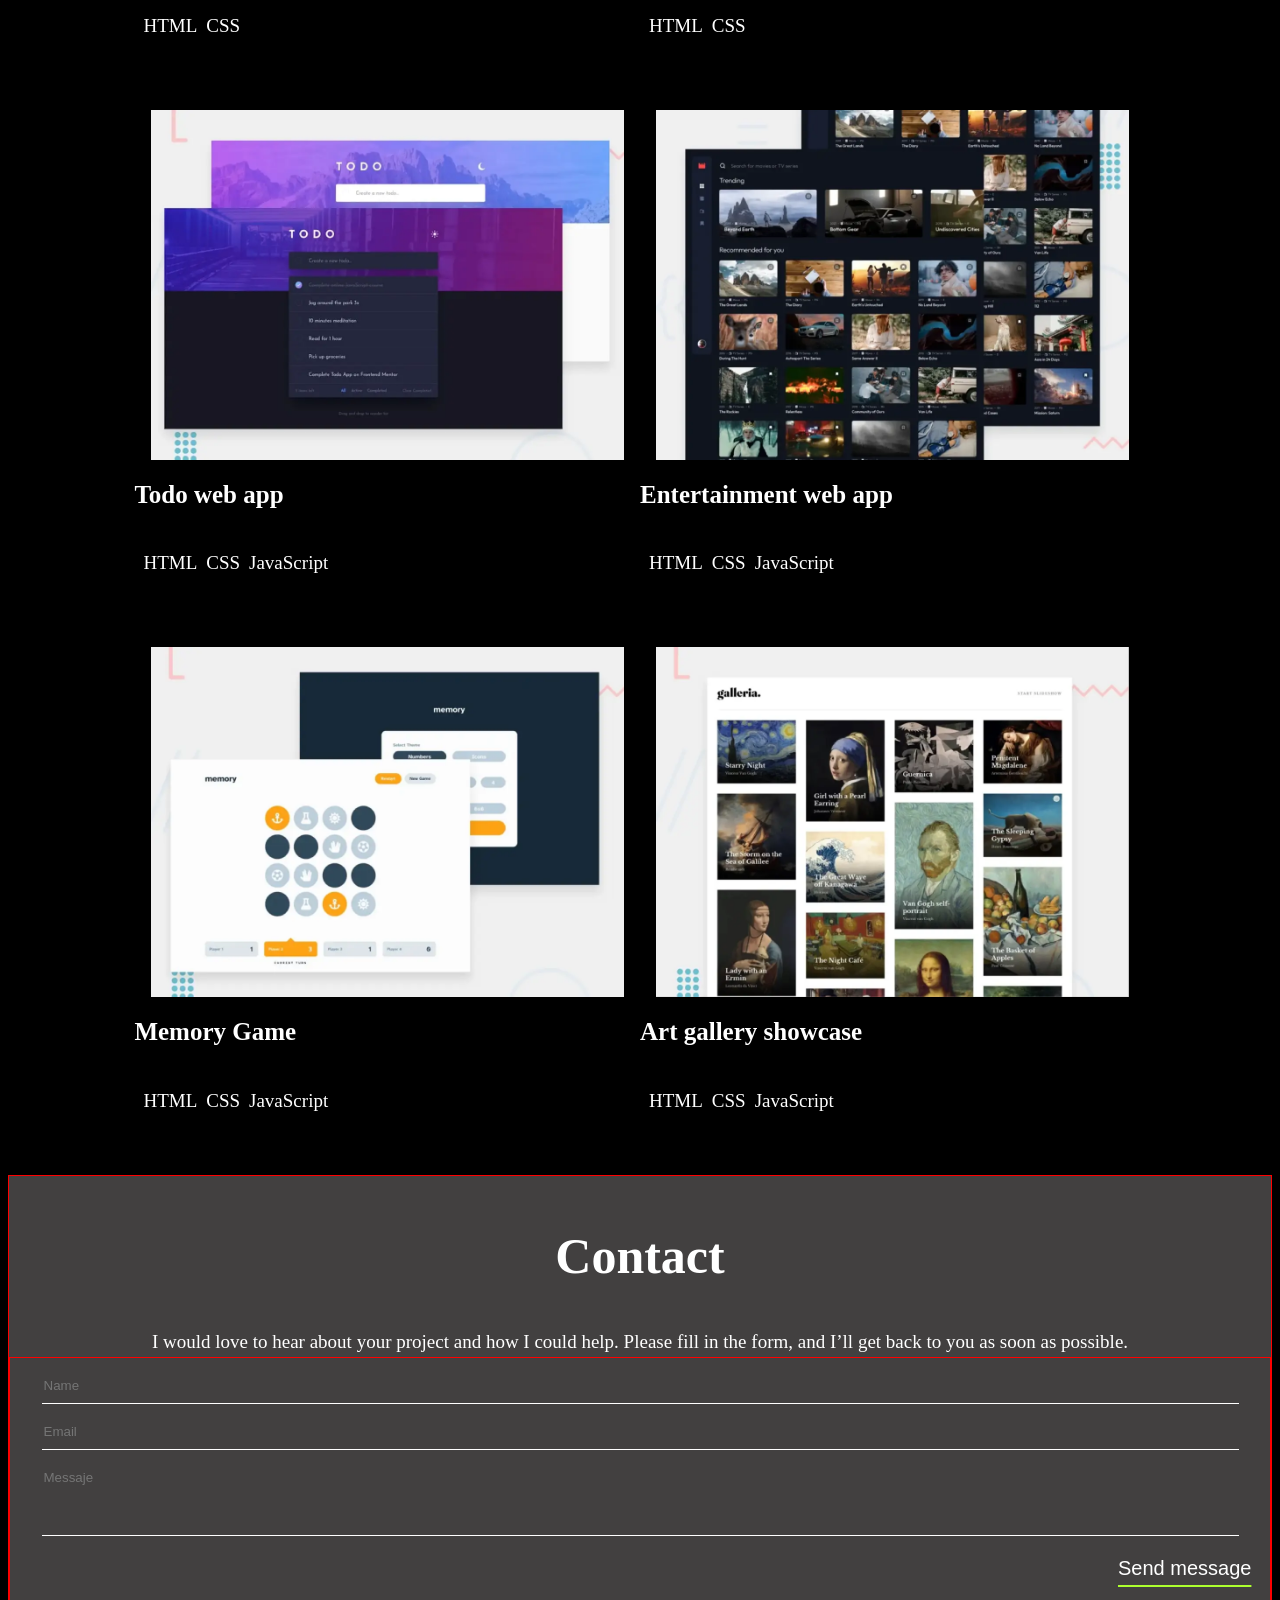
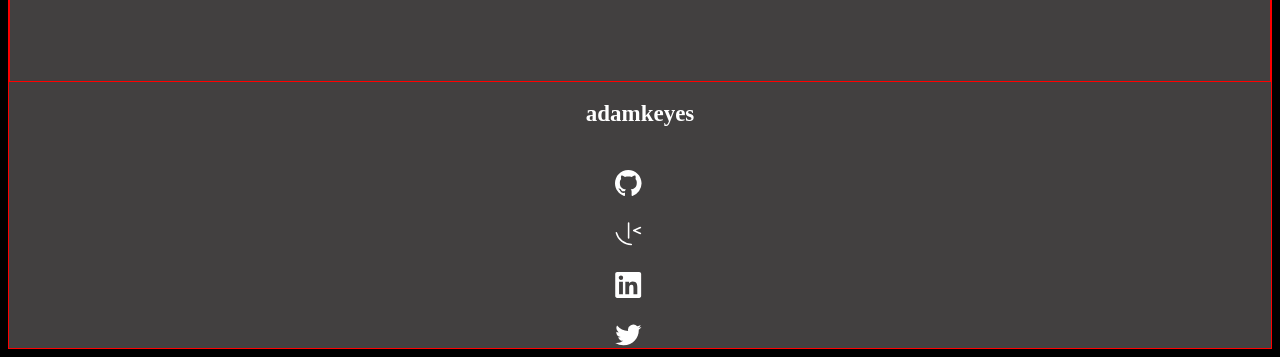
==== commit d468e82e: "footer" ====
--- a/starter-code/index.html
+++ b/starter-code/index.html
@@ -19,10 +19,18 @@
       <h2 class="name">adamkeyes</h2>
 
       <div class="iconos-foto">
-        <div class="icono"><img src="./assets/images/icon-github.svg" alt="" /></div>
-        <div class="icono"><img src="./assets/images/icon-frontend-mentor.svg" alt="" /></div>
-        <div class="icono"><img src="./assets/images/icon-linkedin.svg" alt="" /></div>
-        <div class="icono"><img src="./assets/images/icon-twitter.svg" alt="" /></div>
+        <div class="icono">
+          <img src="./assets/images/icon-github.svg" alt="" />
+        </div>
+        <div class="icono">
+          <img src="./assets/images/icon-frontend-mentor.svg" alt="" />
+        </div>
+        <div class="icono">
+          <img src="./assets/images/icon-linkedin.svg" alt="" />
+        </div>
+        <div class="icono">
+          <img src="./assets/images/icon-twitter.svg" alt="" />
+        </div>
       </div>
 
       <h1>Nice to meet you! I'm <span> Adam Keyes. </span></h1>
@@ -62,12 +70,11 @@
       </div>
     </section>
 
+    <div class="proyectos-cabeza">
+      <h3>Projects</h3>
+      <p class="contactame">Contact me</p>
+    </div>
     <section class="proyectos">
-      <div class="proyectos-cabeza">
-        <h3>Projects</h3>
-        <p class="contactame">Contact me</p>
-      </div>
-
       <div class="proyecto">
         <div class="imagen imagen1"></div>
 
@@ -165,9 +172,40 @@
     </section>
 
     <section class="footer">
-      Contact I would love to hear about your project and how I could help.
-      Please fill in the form, and I’ll get back to you as soon as possible.
-      Name Email Message Send message adamkeyes
+      <div class="footer-head">
+        <h2>Contact</h2>
+        <p>
+          I would love to hear about your project and how I could help. Please
+          fill in the form, and I’ll get back to you as soon as possible.
+        </p>
+      </div>
+
+      <form action="" class="formu">
+        <input type="text" id="nombre" placeholder="Name">
+        <input type="text" id="email" placeholder="Email">
+        <input type="text" class="formu-mensaje" id="mensaje" placeholder="Messaje">
+        <div class="formu-boton">
+          <button type="submit">Send message</button>
+
+        </div>
+      </form>
+      <div>
+        <h2 class="name">adamkeyes</h2>
+        <div class="iconos-footer">
+          <div class="icono">
+            <img src="./assets/images/icon-github.svg" alt="" />
+          </div>
+          <div class="icono">
+            <img src="./assets/images/icon-frontend-mentor.svg" alt="" />
+          </div>
+          <div class="icono">
+            <img src="./assets/images/icon-linkedin.svg" alt="" />
+          </div>
+          <div class="icono">
+            <img src="./assets/images/icon-twitter.svg" alt="" />
+          </div>
+        </div>
+      </div>
     </section>
   </body>
 </html>
--- a/starter-code/styles.css
+++ b/starter-code/styles.css
@@ -1,3 +1,7 @@
+:root{
+    --grisFormulario: rgb(66, 64, 64);
+}
+
 body{
     background-color: black;
     color: white;
@@ -78,8 +82,8 @@
 }
 
 .proyectos{
-    border-top: white 1px solid;
-    border-bottom: white 1px solid;
+    /* border-top: white 1px solid; */
+    /* border-bottom: white 1px solid; */
 }
 
 .skills{
@@ -125,6 +129,7 @@
     justify-content: space-between;
     margin: 0rem 0.5rem;
     align-items: center;
+    border-top: solid 1px white;
     
     /* border: solid red 1px; */
 }
@@ -188,6 +193,63 @@
     background-image: url("./assets/images/thumbnail-project-6-large.webp");
 }
 
+.footer{
+    width: 100%;
+    padding-top: 1rem;
+    margin: 0rem;
+    background-color: var(--grisFormulario);
+    border: red solid 1px;
+}
+
+.footer-head h2{
+    font-size: 5rem;
+}
+
+.footer-head p{
+    /* width: 93%; */
+    margin: 0rem 2% 0rem 2%;
+}
+
+
+.formu{
+    display: flex;
+    flex-direction: column;
+    align-items: center;
+    padding-bottom: 10rem;
+    border: red solid 1px;
+}
+.formu input{
+    background-color: var(--grisFormulario);
+    width: 95%;
+    padding-top: 2rem;
+    padding-bottom: 1rem;
+    border: none;
+    border-bottom: white 1px solid;
+}
+
+.formu .formu-mensaje{
+    padding-bottom: 5rem;
+    /* padding-right: 20rem; */
+}
+
+.formu-boton{
+    width: 100%;
+    text-align: right;
+    margin-top: 2rem;
+    margin-right: 2%;
+    /* border: solid red 1px; */
+}
+
+.formu-boton button{
+    font-size: 2rem;
+    border: none;
+    background-color: var(--grisFormulario);
+    color: white;
+    text-decoration: underline;
+    text-decoration-color: greenyellow;
+    text-underline-offset: 1rem;
+}
+
 @media (min-width: 750px){
 
     body{
@@ -216,7 +278,7 @@
         width: 80%;
         align-items: start;
         /* border: red solid 1px; */
-        border-bottom: white 1px solid;
+        /* border-bottom: white 1px solid; */
     }
 
     .hero h1{
@@ -229,19 +291,20 @@
     .descripcion{
         text-align: start;
         width: 36rem;
-
         border: red solid 1px;
     }
 
     .contactame-top{
-        margin-bottom: 20rem;
+        /* margin-bottom: 10rem; */
     }
 
     .skills{
+        padding-top: 2rem;
+        padding-bottom: 2rem;
         display: grid;
         grid-template-columns: repeat(3, 1fr);
         width: 80%;
-        border: solid red 1px;
+        /* border: solid red 1px; */
     }
 
     .skill{
@@ -250,13 +313,36 @@
         /* flex-direction: column; */
        /* align-items: start; */
        text-align: left;
+       border-top: none;
        /* border: solid red 1px; */
     }
 
+    .proyectos-cabeza{
+        width: 80%;
+    }
+
+    .proyectos-cabeza h3{
+        font-size: 6rem;
+    }
+
     .proyectos{
+        display: grid;
+        grid-template-columns: repeat(2,1fr);
         width: 80%;
         border-top: none;
-        border: red solid 1px;
+        /* border: red solid 1px; */
+    }
+
+    .proyecto{
+        /* border: solid red; */
+    }
+
+    .imagen{
+        height: 35em;
+    }
+
+    .verProCod{
+        display: none;
     }
 
 }
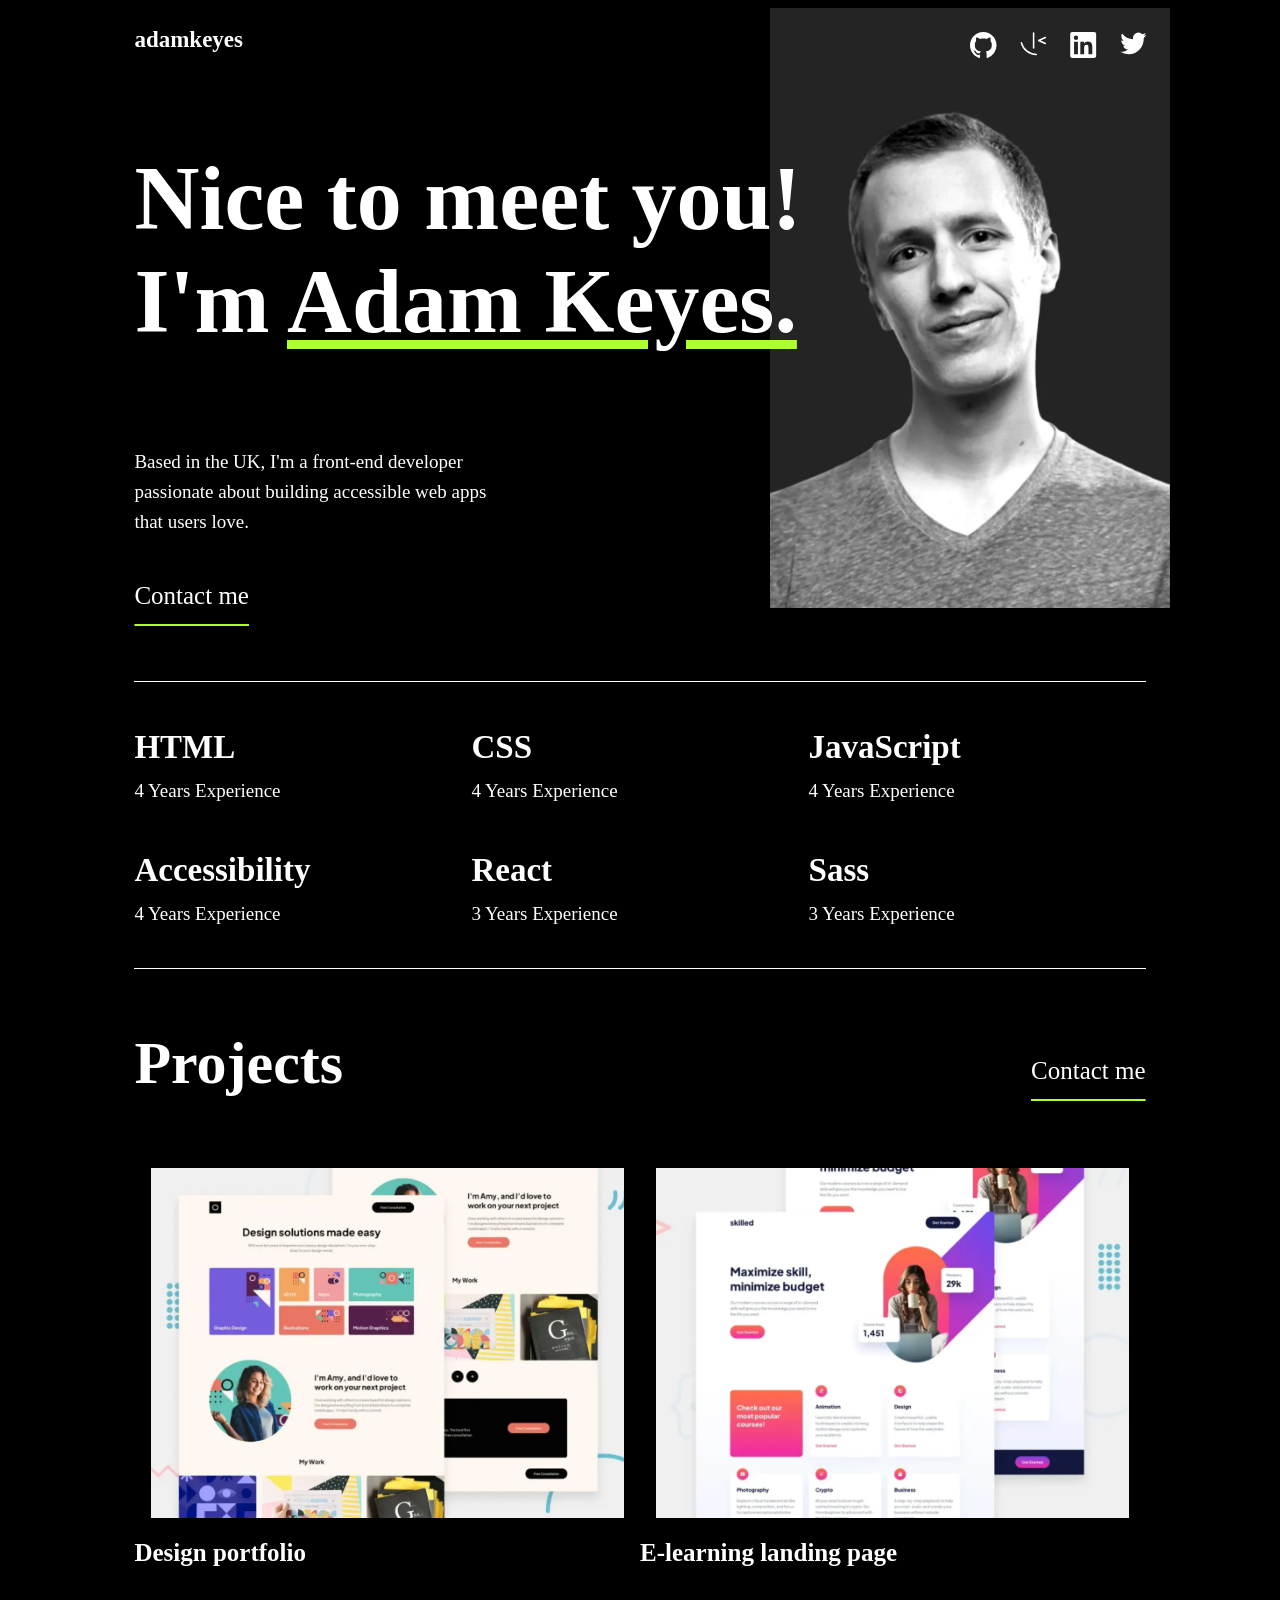
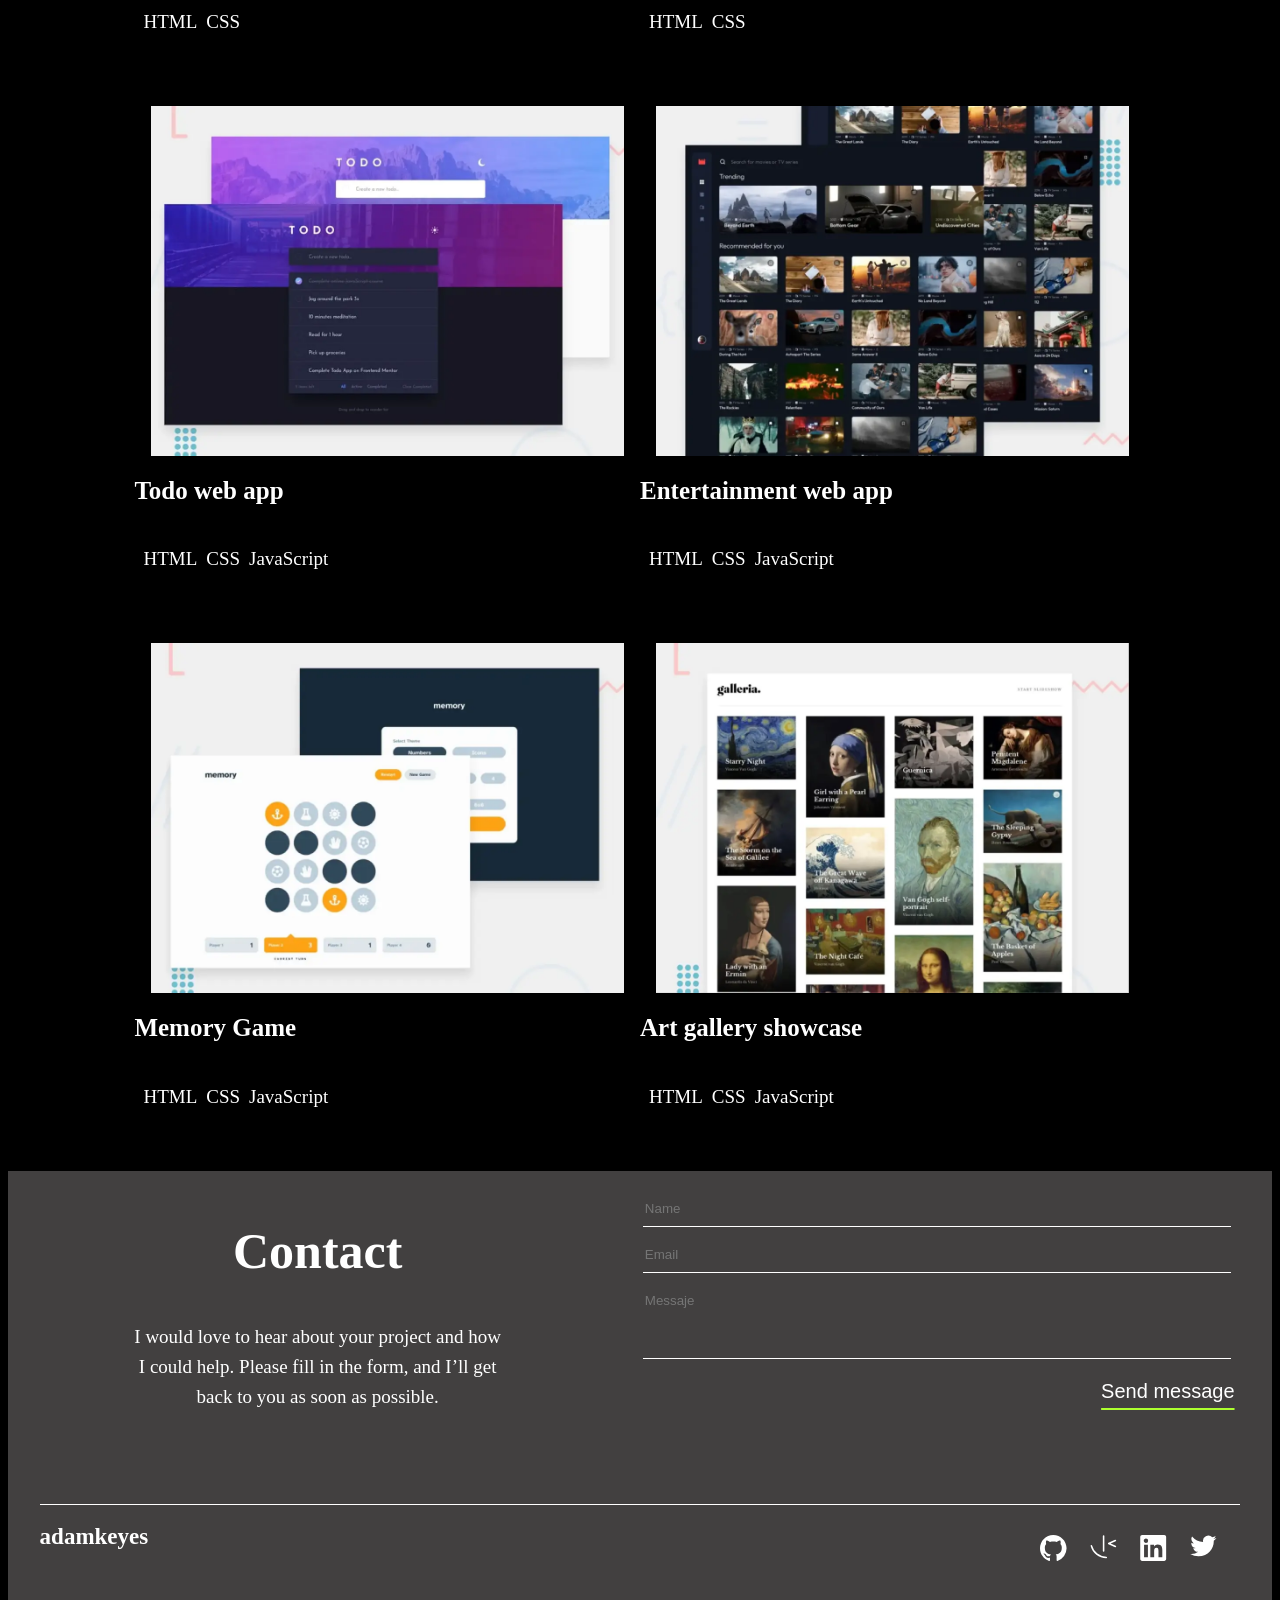
==== commit 85a44fcf: "html y css para tirar hecho" ====
--- a/starter-code/index.html
+++ b/starter-code/index.html
@@ -172,6 +172,7 @@
     </section>
 
     <section class="footer">
+      <div class="footer-first">
       <div class="footer-head">
         <h2>Contact</h2>
         <p>
@@ -189,7 +190,8 @@
 
         </div>
       </form>
-      <div>
+    </div>
+      <div class="footer-pie">
         <h2 class="name">adamkeyes</h2>
         <div class="iconos-footer">
           <div class="icono">
--- a/starter-code/styles.css
+++ b/starter-code/styles.css
@@ -198,7 +198,7 @@
     padding-top: 1rem;
     margin: 0rem;
     background-color: var(--grisFormulario);
-    border: red solid 1px;
+    /* border: red solid 1px; */
 }
 
 .footer-head h2{
@@ -216,7 +216,8 @@
     flex-direction: column;
     align-items: center;
     padding-bottom: 10rem;
-    border: red solid 1px;
+    /* border: red solid 1px; */
+    /* border-bottom: 1px white solid; */
 }
 .formu input{
     background-color: var(--grisFormulario);
@@ -250,6 +251,20 @@
     text-underline-offset: 1rem;
 }
 
+.footer-pie{
+    display: flex;
+    flex-direction: column;
+    align-items: center;
+    margin-bottom: 5rem;
+    /* border: solid 2px rgb(38, 194, 17); */
+}
+
+.iconos-footer{
+    width: 50%;
+    display: flex;
+    justify-content: space-between;
+}
+
 @media (min-width: 750px){
 
     body{
@@ -285,13 +300,13 @@
         text-align: left;
         font-size: 9rem;
         width: 70rem;
-        border: solid red 1px;
+        /* border: solid red 1px; */
     }
 
     .descripcion{
         text-align: start;
         width: 36rem;
-        border: red solid 1px;
+        /* border: red solid 1px; */
     }
 
     .contactame-top{
@@ -345,4 +360,49 @@
         display: none;
     }
 
+    .footer{
+        display: flex;
+        flex-direction: column;
+        align-items: center;
+    }
+
+    .footer-first{
+        display: flex;
+        flex-direction: row;
+        width: 100%;
+        /* border: rgb(124, 23, 219) solid 1px; */
+        /* border-bottom: white solid 1px; */
+    }
+
+    .footer-head{
+        display: flex;
+        flex-direction: column;
+        align-items: center;
+        width: 49%;
+    }
+    .footer-head p{
+        width: 60%;
+    }
+
+    .formu{
+        width: 49%;
+    }
+
+    .footer-pie{
+        flex-direction: row;
+        justify-content: space-between;
+        width: 95%;
+        border-top: white solid 1px;
+        /* border: tomato solid 1px; */
+    }
+
+    .name{
+        /* border: solid rgb(22, 145, 216) 1px; */
+    }
+
+    .iconos-footer{
+        /* border: solid orange 1px; */
+        width: 20rem;
+    }
+
 }
